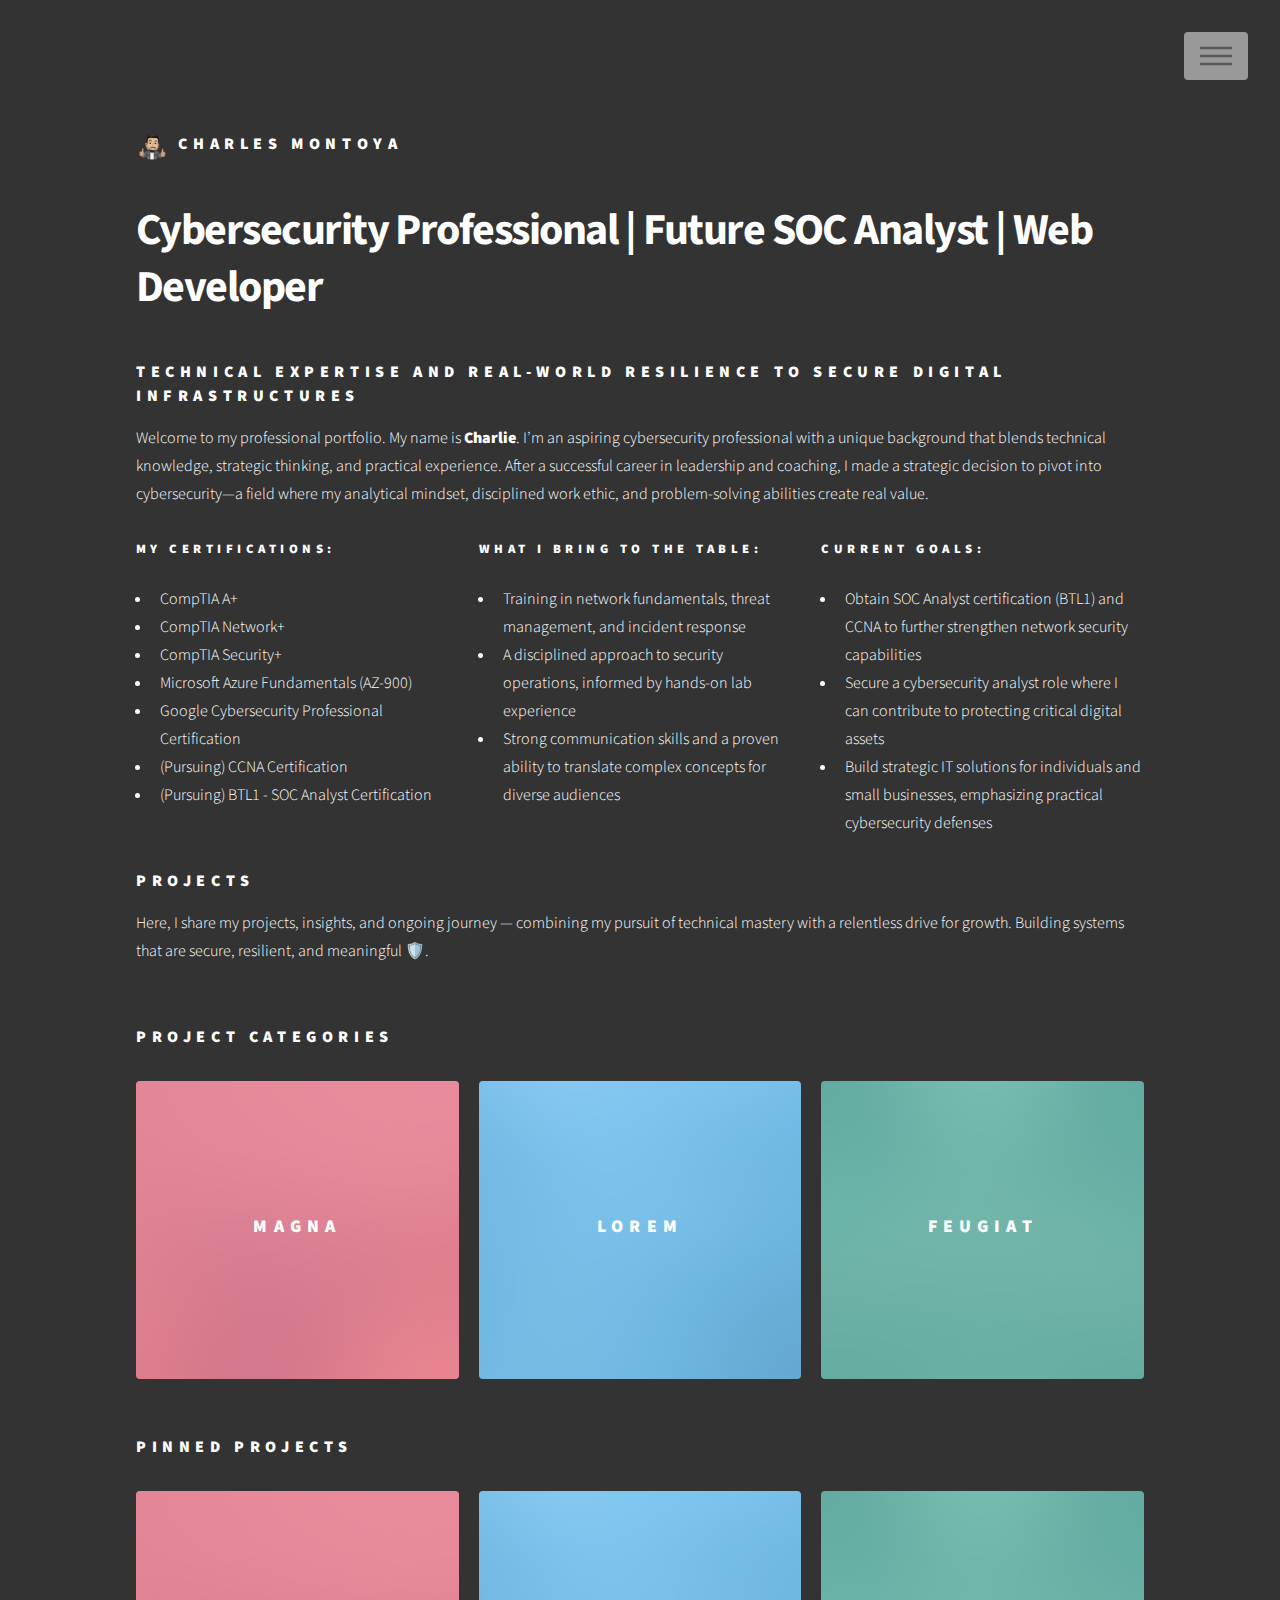
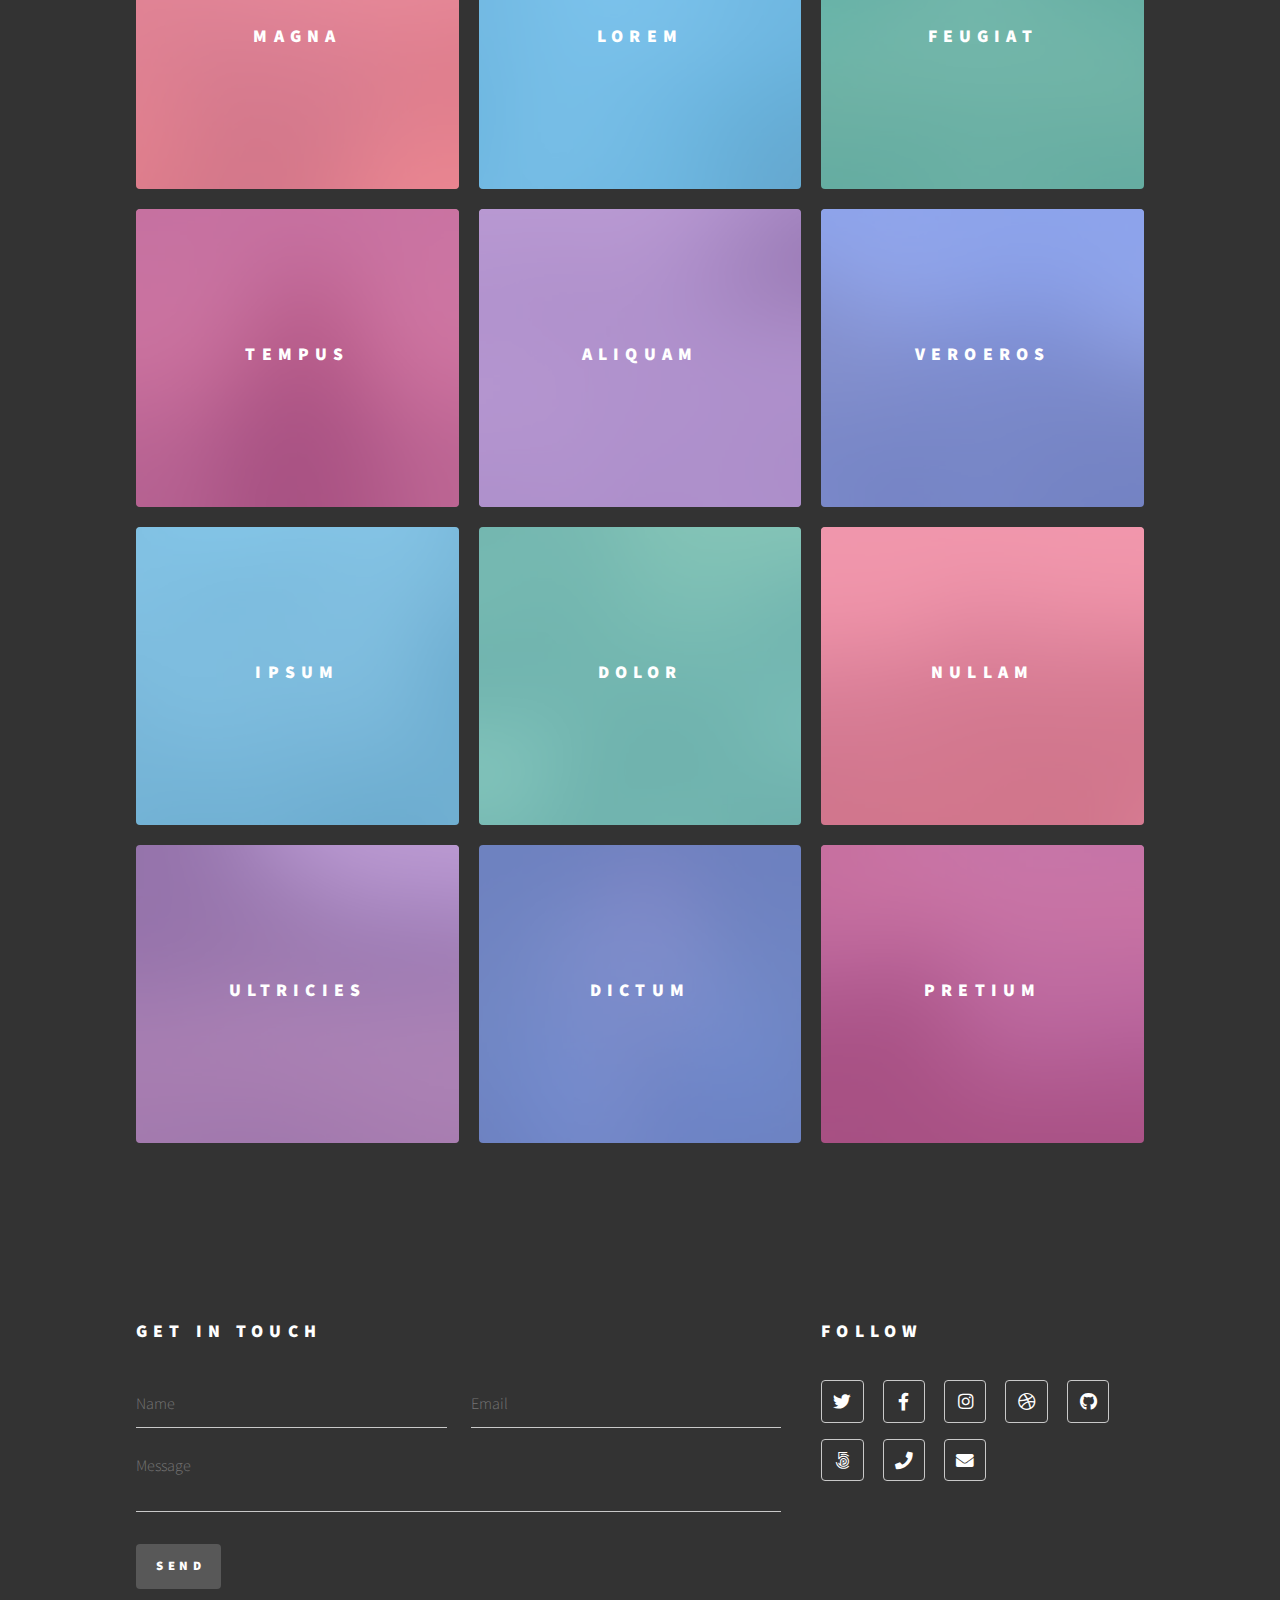
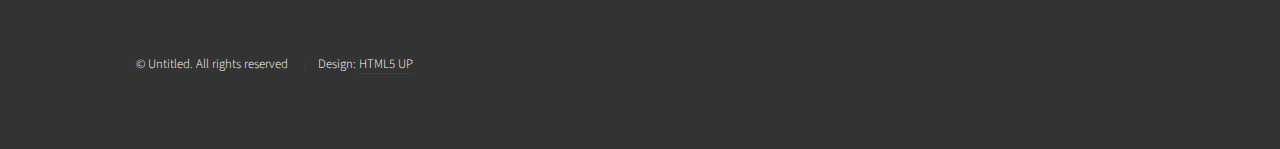
==== index.html @ 683ba292 ""first commit"" ====
<!DOCTYPE html>
<!--
	Phantom by HTML5 UP
	html5up.net | @ajlkn
	Free for personal and commercial use under the CCA 3.0 license (html5up.net/license)
-->
<html>
  <head>
    <title>Home | Charles Montoya</title>
    <link rel="icon" type="image/x-icon" href="images/favicon.ico" />
    <meta charset="utf-8" />
    <meta
      name="viewport"
      content="width=device-width, initial-scale=1, user-scalable=no"
    />
    <link rel="stylesheet" href="assets/css/main.css" />
    <noscript
      ><link rel="stylesheet" href="assets/css/noscript.css"
    /></noscript>
  </head>
  <body class="is-preload">
    <!-- Wrapper -->
    <div id="wrapper">
      <!-- Header -->
      <header id="header">
        <div class="inner">
          <!-- Logo -->
          <a href="index.html" class="logo">
            <span class="symbol"
              ><img src="images/avatar-thumbs-up.png" alt="" /></span
            ><span class="title">Charles Montoya</span>
          </a>

          <!-- Nav -->
          <nav>
            <ul>
              <li><a href="#menu">Menu</a></li>
            </ul>
          </nav>
        </div>
      </header>

      <!-- Menu -->
      <nav id="menu">
        <h2>Menu</h2>
        <ul>
          <li><a href="index.html">Home</a></li>
          <li><a href="about.html">About</a></li>
          <!-- <li><a href="elements.html">Elements</a></li> -->
        </ul>
      </nav>

      <!-- Main -->
      <div id="main">
        <div class="inner">
          <header>
            <h1>
              Cybersecurity Professional | Future SOC Analyst | Web Developer
            </h1>
            <h3>
              technical expertise and real-world resilience to secure digital
              infrastructures
            </h3>
            <p>
              Welcome to my professional portfolio. My name is
              <strong>Charlie</strong>. I’m an aspiring cybersecurity
              professional with a unique background that blends technical
              knowledge, strategic thinking, and practical experience. After a
              successful career in leadership and coaching, I made a strategic
              decision to pivot into cybersecurity—a field where my analytical
              mindset, disciplined work ethic, and problem-solving abilities
              create real value.
            </p>
            <section class="tiles">
              <article>
                <h4>My Certifications:</h4>
                <ul>
                  <li>CompTIA A+</li>
                  <li>CompTIA Network+</li>
                  <li>CompTIA Security+</li>
                  <li>Microsoft Azure Fundamentals (AZ-900)</li>
                  <li>Google Cybersecurity Professional Certification</li>
                  <li>(Pursuing) CCNA Certification</li>
                  <li>(Pursuing) BTL1 - SOC Analyst Certification</li>
                </ul>
              </article>
              <article>
                <h4>What I Bring to the Table:</h4>
                <ul>
                  <li>
                    Training in network fundamentals, threat management, and
                    incident response
                  </li>

                  <li>
                    A disciplined approach to security operations, informed by
                    hands-on lab experience
                  </li>
                  <li>
                    Strong communication skills and a proven ability to
                    translate complex concepts for diverse audiences
                  </li>
                </ul>
              </article>
              <article>
                <h4>Current Goals:</h4>
                <ul>
                  <li>
                    Obtain SOC Analyst certification (BTL1) and CCNA to further
                    strengthen network security capabilities
                  </li>
                  <li>
                    Secure a cybersecurity analyst role where I can contribute
                    to protecting critical digital assets
                  </li>
                  <li>
                    Build strategic IT solutions for individuals and small
                    businesses, emphasizing practical cybersecurity defenses
                  </li>
                </ul>
              </article>
            </section>
            <div class="inner">
              <h3>Projects</h3>

              <p>
                Here, I share my projects, insights, and ongoing journey —
                combining my pursuit of technical mastery with a relentless
                drive for growth. Building systems that are secure, resilient,
                and meaningful 🛡️.
              </p>
            </div>
          </header>
          <!-- Project Categories -->
          <br />
          <h3>Project Categories</h3>
          <section class="tiles">
            <article class="style1">
              <span class="image">
                <img src="images/pic01.jpg" alt="" />
              </span>
              <a href="generic.html">
                <h2>Magna</h2>
                <div class="content">
                  <p>
                    Sed nisl arcu euismod sit amet nisi lorem etiam dolor
                    veroeros et feugiat.
                  </p>
                </div>
              </a>
            </article>
            <article class="style2">
              <span class="image">
                <img src="images/pic02.jpg" alt="" />
              </span>
              <a href="generic.html">
                <h2>Lorem</h2>
                <div class="content">
                  <p>
                    Sed nisl arcu euismod sit amet nisi lorem etiam dolor
                    veroeros et feugiat.
                  </p>
                </div>
              </a>
            </article>
            <article class="style3">
              <span class="image">
                <img src="images/pic03.jpg" alt="" />
              </span>
              <a href="generic.html">
                <h2>Feugiat</h2>
                <div class="content">
                  <p>
                    Sed nisl arcu euismod sit amet nisi lorem etiam dolor
                    veroeros et feugiat.
                  </p>
                </div>
              </a>
            </article>
          </section>

          <!-- Pinned Projects -->
          <br /><br />
          <h3>Pinned Projects</h3>
          <section class="tiles">
            <article class="style1">
              <span class="image">
                <img src="images/pic01.jpg" alt="" />
              </span>
              <a href="generic.html">
                <h2>Magna</h2>
                <div class="content">
                  <p>
                    Sed nisl arcu euismod sit amet nisi lorem etiam dolor
                    veroeros et feugiat.
                  </p>
                </div>
              </a>
            </article>
            <article class="style2">
              <span class="image">
                <img src="images/pic02.jpg" alt="" />
              </span>
              <a href="generic.html">
                <h2>Lorem</h2>
                <div class="content">
                  <p>
                    Sed nisl arcu euismod sit amet nisi lorem etiam dolor
                    veroeros et feugiat.
                  </p>
                </div>
              </a>
            </article>
            <article class="style3">
              <span class="image">
                <img src="images/pic03.jpg" alt="" />
              </span>
              <a href="generic.html">
                <h2>Feugiat</h2>
                <div class="content">
                  <p>
                    Sed nisl arcu euismod sit amet nisi lorem etiam dolor
                    veroeros et feugiat.
                  </p>
                </div>
              </a>
            </article>
            <article class="style4">
              <span class="image">
                <img src="images/pic04.jpg" alt="" />
              </span>
              <a href="generic.html">
                <h2>Tempus</h2>
                <div class="content">
                  <p>
                    Sed nisl arcu euismod sit amet nisi lorem etiam dolor
                    veroeros et feugiat.
                  </p>
                </div>
              </a>
            </article>
            <article class="style5">
              <span class="image">
                <img src="images/pic05.jpg" alt="" />
              </span>
              <a href="generic.html">
                <h2>Aliquam</h2>
                <div class="content">
                  <p>
                    Sed nisl arcu euismod sit amet nisi lorem etiam dolor
                    veroeros et feugiat.
                  </p>
                </div>
              </a>
            </article>
            <article class="style6">
              <span class="image">
                <img src="images/pic06.jpg" alt="" />
              </span>
              <a href="generic.html">
                <h2>Veroeros</h2>
                <div class="content">
                  <p>
                    Sed nisl arcu euismod sit amet nisi lorem etiam dolor
                    veroeros et feugiat.
                  </p>
                </div>
              </a>
            </article>
            <article class="style2">
              <span class="image">
                <img src="images/pic07.jpg" alt="" />
              </span>
              <a href="generic.html">
                <h2>Ipsum</h2>
                <div class="content">
                  <p>
                    Sed nisl arcu euismod sit amet nisi lorem etiam dolor
                    veroeros et feugiat.
                  </p>
                </div>
              </a>
            </article>
            <article class="style3">
              <span class="image">
                <img src="images/pic08.jpg" alt="" />
              </span>
              <a href="generic.html">
                <h2>Dolor</h2>
                <div class="content">
                  <p>
                    Sed nisl arcu euismod sit amet nisi lorem etiam dolor
                    veroeros et feugiat.
                  </p>
                </div>
              </a>
            </article>
            <article class="style1">
              <span class="image">
                <img src="images/pic09.jpg" alt="" />
              </span>
              <a href="generic.html">
                <h2>Nullam</h2>
                <div class="content">
                  <p>
                    Sed nisl arcu euismod sit amet nisi lorem etiam dolor
                    veroeros et feugiat.
                  </p>
                </div>
              </a>
            </article>
            <article class="style5">
              <span class="image">
                <img src="images/pic10.jpg" alt="" />
              </span>
              <a href="generic.html">
                <h2>Ultricies</h2>
                <div class="content">
                  <p>
                    Sed nisl arcu euismod sit amet nisi lorem etiam dolor
                    veroeros et feugiat.
                  </p>
                </div>
              </a>
            </article>
            <article class="style6">
              <span class="image">
                <img src="images/pic11.jpg" alt="" />
              </span>
              <a href="generic.html">
                <h2>Dictum</h2>
                <div class="content">
                  <p>
                    Sed nisl arcu euismod sit amet nisi lorem etiam dolor
                    veroeros et feugiat.
                  </p>
                </div>
              </a>
            </article>
            <article class="style4">
              <span class="image">
                <img src="images/pic12.jpg" alt="" />
              </span>
              <a href="generic.html">
                <h2>Pretium</h2>
                <div class="content">
                  <p>
                    Sed nisl arcu euismod sit amet nisi lorem etiam dolor
                    veroeros et feugiat.
                  </p>
                </div>
              </a>
            </article>
          </section>
        </div>
      </div>

      <!-- Footer -->
      <footer id="footer">
        <div class="inner">
          <section>
            <h2>Get in touch</h2>
            <form method="post" action="#">
              <div class="fields">
                <div class="field half">
                  <input type="text" name="name" id="name" placeholder="Name" />
                </div>
                <div class="field half">
                  <input
                    type="email"
                    name="email"
                    id="email"
                    placeholder="Email"
                  />
                </div>
                <div class="field">
                  <textarea
                    name="message"
                    id="message"
                    placeholder="Message"
                  ></textarea>
                </div>
              </div>
              <ul class="actions">
                <li><input type="submit" value="Send" class="primary" /></li>
              </ul>
            </form>
          </section>
          <section>
            <h2>Follow</h2>
            <ul class="icons">
              <li>
                <a href="#" class="icon brands style2 fa-twitter"
                  ><span class="label">Twitter</span></a
                >
              </li>
              <li>
                <a href="#" class="icon brands style2 fa-facebook-f"
                  ><span class="label">Facebook</span></a
                >
              </li>
              <li>
                <a href="#" class="icon brands style2 fa-instagram"
                  ><span class="label">Instagram</span></a
                >
              </li>
              <li>
                <a href="#" class="icon brands style2 fa-dribbble"
                  ><span class="label">Dribbble</span></a
                >
              </li>
              <li>
                <a href="#" class="icon brands style2 fa-github"
                  ><span class="label">GitHub</span></a
                >
              </li>
              <li>
                <a href="#" class="icon brands style2 fa-500px"
                  ><span class="label">500px</span></a
                >
              </li>
              <li>
                <a href="#" class="icon solid style2 fa-phone"
                  ><span class="label">Phone</span></a
                >
              </li>
              <li>
                <a href="#" class="icon solid style2 fa-envelope"
                  ><span class="label">Email</span></a
                >
              </li>
            </ul>
          </section>
          <ul class="copyright">
            <li>&copy; Untitled. All rights reserved</li>
            <li>Design: <a href="http://html5up.net">HTML5 UP</a></li>
          </ul>
        </div>
      </footer>
    </div>

    <!-- Scripts -->
    <script src="assets/js/jquery.min.js"></script>
    <script src="assets/js/browser.min.js"></script>
    <script src="assets/js/breakpoints.min.js"></script>
    <script src="assets/js/util.js"></script>
    <script src="assets/js/main.js"></script>
  </body>
</html>
---- assets/css/main.css ----
@import url(fontawesome-all.min.css);
@import url("https://fonts.googleapis.com/css?family=Source+Sans+Pro:300,700,900");

/*
	Phantom by HTML5 UP
	html5up.net | @ajlkn
	Free for personal and commercial use under the CCA 3.0 license (html5up.net/license)
*/

html,
body,
div,
span,
applet,
object,
iframe,
h1,
h2,
h3,
h4,
h5,
h6,
p,
blockquote,
pre,
a,
abbr,
acronym,
address,
big,
cite,
code,
del,
dfn,
em,
img,
ins,
kbd,
q,
s,
samp,
small,
strike,
strong,
sub,
sup,
tt,
var,
b,
u,
i,
center,
dl,
dt,
dd,
ol,
ul,
li,
fieldset,
form,
label,
legend,
table,
caption,
tbody,
tfoot,
thead,
tr,
th,
td,
article,
aside,
canvas,
details,
embed,
figure,
figcaption,
footer,
header,
hgroup,
menu,
nav,
output,
ruby,
section,
summary,
time,
mark,
audio,
video {
  margin: 0;
  padding: 0;
  border: 0;
  font-size: 100%;
  font: inherit;
  vertical-align: baseline;
}

article,
aside,
details,
figcaption,
figure,
footer,
header,
hgroup,
menu,
nav,
section {
  display: block;
}

body {
  line-height: 1;
}

ol,
ul {
  list-style: none;
}

blockquote,
q {
  quotes: none;
}

blockquote:before,
blockquote:after,
q:before,
q:after {
  content: "";
  content: none;
}

table {
  border-collapse: collapse;
  border-spacing: 0;
}

body {
  -webkit-text-size-adjust: none;
}

mark {
  background-color: transparent;
  color: inherit;
}

input::-moz-focus-inner {
  border: 0;
  padding: 0;
}

input,
select,
textarea {
  -moz-appearance: none;
  -webkit-appearance: none;
  -ms-appearance: none;
  appearance: none;
}

/* Basic */

@-ms-viewport {
  width: device-width;
}

body {
  -ms-overflow-style: scrollbar;
}

@media screen and (max-width: 480px) {
  html,
  body {
    min-width: 320px;
  }
}

html {
  box-sizing: border-box;
}

*,
*:before,
*:after {
  box-sizing: inherit;
}

body {
  background: #333;
}

body.is-preload *,
body.is-preload *:before,
body.is-preload *:after {
  -moz-animation: none !important;
  -webkit-animation: none !important;
  -ms-animation: none !important;
  animation: none !important;
  -moz-transition: none !important;
  -webkit-transition: none !important;
  -ms-transition: none !important;
  transition: none !important;
}

/* Type */

body,
input,
select,
textarea {
  /* color: #585858; */
  color: #fff;
  font-family: "Source Sans Pro", Helvetica, sans-serif;
  font-size: 16pt;
  font-weight: 300;
  line-height: 1.75;
}

@media screen and (max-width: 1680px) {
  body,
  input,
  select,
  textarea {
    font-size: 14pt;
  }
}

@media screen and (max-width: 1280px) {
  body,
  input,
  select,
  textarea {
    font-size: 12pt;
  }
}

a {
  -moz-transition: border-bottom-color 0.2s ease, color 0.2s ease;
  -webkit-transition: border-bottom-color 0.2s ease, color 0.2s ease;
  -ms-transition: border-bottom-color 0.2s ease, color 0.2s ease;
  transition: border-bottom-color 0.2s ease, color 0.2s ease;
  text-decoration: none;
  color: #585858;
  border-bottom: dotted 1px rgba(88, 88, 88, 0.5);
}

a:hover {
  border-bottom-color: transparent;
  color: #f2849e !important;
}

strong,
b {
  font-weight: 900;
}

em,
i {
  font-style: italic;
}

p {
  margin: 0 0 2em 0;
}

h1 {
  font-size: 2.75em;
  font-weight: 700;
  line-height: 1.3;
  margin: 0 0 1em 0;
  letter-spacing: -0.035em;
}

h1 a {
  color: inherit;
}

@media screen and (max-width: 736px) {
  h1 {
    font-size: 2em;
    margin: 0 0 1em 0;
  }
}

@media screen and (max-width: 360px) {
  h1 {
    font-size: 1.75em;
  }
}

h2,
h3,
h4,
h5,
h6 {
  font-weight: 900;
  line-height: 1.5;
  margin: 0 0 2em 0;
  text-transform: uppercase;
  letter-spacing: 0.35em;
}

h2 a,
h3 a,
h4 a,
h5 a,
h6 a {
  color: inherit;
}

h2 {
  font-size: 1.1em;
}

h3 {
  font-size: 1em;
}

h4 {
  font-size: 0.8em;
}

h5 {
  font-size: 0.8em;
}

h6 {
  font-size: 0.8em;
}

@media screen and (max-width: 980px) {
  h1 br,
  h2 br,
  h3 br,
  h4 br,
  h5 br,
  h6 br {
    display: none;
  }
}

@media screen and (max-width: 736px) {
  h2 {
    font-size: 1em;
  }

  h3 {
    font-size: 0.8em;
  }
}

sub {
  font-size: 0.8em;
  position: relative;
  top: 0.5em;
}

sup {
  font-size: 0.8em;
  position: relative;
  top: -0.5em;
}

blockquote {
  border-left: solid 4px #c9c9c9;
  font-style: italic;
  margin: 0 0 2em 0;
  padding: 0.5em 0 0.5em 2em;
}

code {
  background: rgba(144, 144, 144, 0.075);
  border-radius: 4px;
  border: solid 1px #c9c9c9;
  font-family: "Courier New", monospace;
  font-size: 0.9em;
  margin: 0 0.25em;
  padding: 0.25em 0.65em;
}

pre {
  -webkit-overflow-scrolling: touch;
  font-family: "Courier New", monospace;
  font-size: 0.9em;
  margin: 0 0 2em 0;
}

pre code {
  display: block;
  line-height: 1.75;
  padding: 1em 1.5em;
  overflow-x: auto;
}

hr {
  border: 0;
  border-bottom: solid 1px #c9c9c9;
  margin: 2em 0;
}

hr.major {
  margin: 3em 0;
}

.align-left {
  text-align: left;
}

.align-center {
  text-align: center;
}

.align-right {
  text-align: right;
}

/* Row */

.row {
  display: flex;
  flex-wrap: wrap;
  box-sizing: border-box;
  align-items: stretch;
}

.row > * {
  box-sizing: border-box;
}

.row.gtr-uniform > * > :last-child {
  margin-bottom: 0;
}

.row.aln-left {
  justify-content: flex-start;
}

.row.aln-center {
  justify-content: center;
}

.row.aln-right {
  justify-content: flex-end;
}

.row.aln-top {
  align-items: flex-start;
}

.row.aln-middle {
  align-items: center;
}

.row.aln-bottom {
  align-items: flex-end;
}

.row > .imp {
  order: -1;
}

.row > .col-1 {
  width: 8.33333%;
}

.row > .off-1 {
  margin-left: 8.33333%;
}

.row > .col-2 {
  width: 16.66667%;
}

.row > .off-2 {
  margin-left: 16.66667%;
}

.row > .col-3 {
  width: 25%;
}

.row > .off-3 {
  margin-left: 25%;
}

.row > .col-4 {
  width: 33.33333%;
}

.row > .off-4 {
  margin-left: 33.33333%;
}

.row > .col-5 {
  width: 41.66667%;
}

.row > .off-5 {
  margin-left: 41.66667%;
}

.row > .col-6 {
  width: 50%;
}

.row > .off-6 {
  margin-left: 50%;
}

.row > .col-7 {
  width: 58.33333%;
}

.row > .off-7 {
  margin-left: 58.33333%;
}

.row > .col-8 {
  width: 66.66667%;
}

.row > .off-8 {
  margin-left: 66.66667%;
}

.row > .col-9 {
  width: 75%;
}

.row > .off-9 {
  margin-left: 75%;
}

.row > .col-10 {
  width: 83.33333%;
}

.row > .off-10 {
  margin-left: 83.33333%;
}

.row > .col-11 {
  width: 91.66667%;
}

.row > .off-11 {
  margin-left: 91.66667%;
}

.row > .col-12 {
  width: 100%;
}

.row > .off-12 {
  margin-left: 100%;
}

.row.gtr-0 {
  margin-top: 0;
  margin-left: 0em;
}

.row.gtr-0 > * {
  padding: 0 0 0 0em;
}

.row.gtr-0.gtr-uniform {
  margin-top: 0em;
}

.row.gtr-0.gtr-uniform > * {
  padding-top: 0em;
}

.row.gtr-25 {
  margin-top: 0;
  margin-left: -0.5em;
}

.row.gtr-25 > * {
  padding: 0 0 0 0.5em;
}

.row.gtr-25.gtr-uniform {
  margin-top: -0.5em;
}

.row.gtr-25.gtr-uniform > * {
  padding-top: 0.5em;
}

.row.gtr-50 {
  margin-top: 0;
  margin-left: -1em;
}

.row.gtr-50 > * {
  padding: 0 0 0 1em;
}

.row.gtr-50.gtr-uniform {
  margin-top: -1em;
}

.row.gtr-50.gtr-uniform > * {
  padding-top: 1em;
}

.row {
  margin-top: 0;
  margin-left: -2em;
}

.row > * {
  padding: 0 0 0 2em;
}

.row.gtr-uniform {
  margin-top: -2em;
}

.row.gtr-uniform > * {
  padding-top: 2em;
}

.row.gtr-150 {
  margin-top: 0;
  margin-left: -3em;
}

.row.gtr-150 > * {
  padding: 0 0 0 3em;
}

.row.gtr-150.gtr-uniform {
  margin-top: -3em;
}

.row.gtr-150.gtr-uniform > * {
  padding-top: 3em;
}

.row.gtr-200 {
  margin-top: 0;
  margin-left: -4em;
}

.row.gtr-200 > * {
  padding: 0 0 0 4em;
}

.row.gtr-200.gtr-uniform {
  margin-top: -4em;
}

.row.gtr-200.gtr-uniform > * {
  padding-top: 4em;
}

@media screen and (max-width: 1680px) {
  .row {
    display: flex;
    flex-wrap: wrap;
    box-sizing: border-box;
    align-items: stretch;
  }

  .row > * {
    box-sizing: border-box;
  }

  .row.gtr-uniform > * > :last-child {
    margin-bottom: 0;
  }

  .row.aln-left {
    justify-content: flex-start;
  }

  .row.aln-center {
    justify-content: center;
  }

  .row.aln-right {
    justify-content: flex-end;
  }

  .row.aln-top {
    align-items: flex-start;
  }

  .row.aln-middle {
    align-items: center;
  }

  .row.aln-bottom {
    align-items: flex-end;
  }

  .row > .imp-xlarge {
    order: -1;
  }

  .row > .col-1-xlarge {
    width: 8.33333%;
  }

  .row > .off-1-xlarge {
    margin-left: 8.33333%;
  }

  .row > .col-2-xlarge {
    width: 16.66667%;
  }

  .row > .off-2-xlarge {
    margin-left: 16.66667%;
  }

  .row > .col-3-xlarge {
    width: 25%;
  }

  .row > .off-3-xlarge {
    margin-left: 25%;
  }

  .row > .col-4-xlarge {
    width: 33.33333%;
  }

  .row > .off-4-xlarge {
    margin-left: 33.33333%;
  }

  .row > .col-5-xlarge {
    width: 41.66667%;
  }

  .row > .off-5-xlarge {
    margin-left: 41.66667%;
  }

  .row > .col-6-xlarge {
    width: 50%;
  }

  .row > .off-6-xlarge {
    margin-left: 50%;
  }

  .row > .col-7-xlarge {
    width: 58.33333%;
  }

  .row > .off-7-xlarge {
    margin-left: 58.33333%;
  }

  .row > .col-8-xlarge {
    width: 66.66667%;
  }

  .row > .off-8-xlarge {
    margin-left: 66.66667%;
  }

  .row > .col-9-xlarge {
    width: 75%;
  }

  .row > .off-9-xlarge {
    margin-left: 75%;
  }

  .row > .col-10-xlarge {
    width: 83.33333%;
  }

  .row > .off-10-xlarge {
    margin-left: 83.33333%;
  }

  .row > .col-11-xlarge {
    width: 91.66667%;
  }

  .row > .off-11-xlarge {
    margin-left: 91.66667%;
  }

  .row > .col-12-xlarge {
    width: 100%;
  }

  .row > .off-12-xlarge {
    margin-left: 100%;
  }

  .row.gtr-0 {
    margin-top: 0;
    margin-left: 0em;
  }

  .row.gtr-0 > * {
    padding: 0 0 0 0em;
  }

  .row.gtr-0.gtr-uniform {
    margin-top: 0em;
  }

  .row.gtr-0.gtr-uniform > * {
    padding-top: 0em;
  }

  .row.gtr-25 {
    margin-top: 0;
    margin-left: -0.5em;
  }

  .row.gtr-25 > * {
    padding: 0 0 0 0.5em;
  }

  .row.gtr-25.gtr-uniform {
    margin-top: -0.5em;
  }

  .row.gtr-25.gtr-uniform > * {
    padding-top: 0.5em;
  }

  .row.gtr-50 {
    margin-top: 0;
    margin-left: -1em;
  }

  .row.gtr-50 > * {
    padding: 0 0 0 1em;
  }

  .row.gtr-50.gtr-uniform {
    margin-top: -1em;
  }

  .row.gtr-50.gtr-uniform > * {
    padding-top: 1em;
  }

  .row {
    margin-top: 0;
    margin-left: -2em;
  }

  .row > * {
    padding: 0 0 0 2em;
  }

  .row.gtr-uniform {
    margin-top: -2em;
  }

  .row.gtr-uniform > * {
    padding-top: 2em;
  }

  .row.gtr-150 {
    margin-top: 0;
    margin-left: -3em;
  }

  .row.gtr-150 > * {
    padding: 0 0 0 3em;
  }

  .row.gtr-150.gtr-uniform {
    margin-top: -3em;
  }

  .row.gtr-150.gtr-uniform > * {
    padding-top: 3em;
  }

  .row.gtr-200 {
    margin-top: 0;
    margin-left: -4em;
  }

  .row.gtr-200 > * {
    padding: 0 0 0 4em;
  }

  .row.gtr-200.gtr-uniform {
    margin-top: -4em;
  }

  .row.gtr-200.gtr-uniform > * {
    padding-top: 4em;
  }
}

@media screen and (max-width: 1280px) {
  .row {
    display: flex;
    flex-wrap: wrap;
    box-sizing: border-box;
    align-items: stretch;
  }

  .row > * {
    box-sizing: border-box;
  }

  .row.gtr-uniform > * > :last-child {
    margin-bottom: 0;
  }

  .row.aln-left {
    justify-content: flex-start;
  }

  .row.aln-center {
    justify-content: center;
  }

  .row.aln-right {
    justify-content: flex-end;
  }

  .row.aln-top {
    align-items: flex-start;
  }

  .row.aln-middle {
    align-items: center;
  }

  .row.aln-bottom {
    align-items: flex-end;
  }

  .row > .imp-large {
    order: -1;
  }

  .row > .col-1-large {
    width: 8.33333%;
  }

  .row > .off-1-large {
    margin-left: 8.33333%;
  }

  .row > .col-2-large {
    width: 16.66667%;
  }

  .row > .off-2-large {
    margin-left: 16.66667%;
  }

  .row > .col-3-large {
    width: 25%;
  }

  .row > .off-3-large {
    margin-left: 25%;
  }

  .row > .col-4-large {
    width: 33.33333%;
  }

  .row > .off-4-large {
    margin-left: 33.33333%;
  }

  .row > .col-5-large {
    width: 41.66667%;
  }

  .row > .off-5-large {
    margin-left: 41.66667%;
  }

  .row > .col-6-large {
    width: 50%;
  }

  .row > .off-6-large {
    margin-left: 50%;
  }

  .row > .col-7-large {
    width: 58.33333%;
  }

  .row > .off-7-large {
    margin-left: 58.33333%;
  }

  .row > .col-8-large {
    width: 66.66667%;
  }

  .row > .off-8-large {
    margin-left: 66.66667%;
  }

  .row > .col-9-large {
    width: 75%;
  }

  .row > .off-9-large {
    margin-left: 75%;
  }

  .row > .col-10-large {
    width: 83.33333%;
  }

  .row > .off-10-large {
    margin-left: 83.33333%;
  }

  .row > .col-11-large {
    width: 91.66667%;
  }

  .row > .off-11-large {
    margin-left: 91.66667%;
  }

  .row > .col-12-large {
    width: 100%;
  }

  .row > .off-12-large {
    margin-left: 100%;
  }

  .row.gtr-0 {
    margin-top: 0;
    margin-left: 0em;
  }

  .row.gtr-0 > * {
    padding: 0 0 0 0em;
  }

  .row.gtr-0.gtr-uniform {
    margin-top: 0em;
  }

  .row.gtr-0.gtr-uniform > * {
    padding-top: 0em;
  }

  .row.gtr-25 {
    margin-top: 0;
    margin-left: -0.5em;
  }

  .row.gtr-25 > * {
    padding: 0 0 0 0.5em;
  }

  .row.gtr-25.gtr-uniform {
    margin-top: -0.5em;
  }

  .row.gtr-25.gtr-uniform > * {
    padding-top: 0.5em;
  }

  .row.gtr-50 {
    margin-top: 0;
    margin-left: -1em;
  }

  .row.gtr-50 > * {
    padding: 0 0 0 1em;
  }

  .row.gtr-50.gtr-uniform {
    margin-top: -1em;
  }

  .row.gtr-50.gtr-uniform > * {
    padding-top: 1em;
  }

  .row {
    margin-top: 0;
    margin-left: -2em;
  }

  .row > * {
    padding: 0 0 0 2em;
  }

  .row.gtr-uniform {
    margin-top: -2em;
  }

  .row.gtr-uniform > * {
    padding-top: 2em;
  }

  .row.gtr-150 {
    margin-top: 0;
    margin-left: -3em;
  }

  .row.gtr-150 > * {
    padding: 0 0 0 3em;
  }

  .row.gtr-150.gtr-uniform {
    margin-top: -3em;
  }

  .row.gtr-150.gtr-uniform > * {
    padding-top: 3em;
  }

  .row.gtr-200 {
    margin-top: 0;
    margin-left: -4em;
  }

  .row.gtr-200 > * {
    padding: 0 0 0 4em;
  }

  .row.gtr-200.gtr-uniform {
    margin-top: -4em;
  }

  .row.gtr-200.gtr-uniform > * {
    padding-top: 4em;
  }
}

@media screen and (max-width: 980px) {
  .row {
    display: flex;
    flex-wrap: wrap;
    box-sizing: border-box;
    align-items: stretch;
  }

  .row > * {
    box-sizing: border-box;
  }

  .row.gtr-uniform > * > :last-child {
    margin-bottom: 0;
  }

  .row.aln-left {
    justify-content: flex-start;
  }

  .row.aln-center {
    justify-content: center;
  }

  .row.aln-right {
    justify-content: flex-end;
  }

  .row.aln-top {
    align-items: flex-start;
  }

  .row.aln-middle {
    align-items: center;
  }

  .row.aln-bottom {
    align-items: flex-end;
  }

  .row > .imp-medium {
    order: -1;
  }

  .row > .col-1-medium {
    width: 8.33333%;
  }

  .row > .off-1-medium {
    margin-left: 8.33333%;
  }

  .row > .col-2-medium {
    width: 16.66667%;
  }

  .row > .off-2-medium {
    margin-left: 16.66667%;
  }

  .row > .col-3-medium {
    width: 25%;
  }

  .row > .off-3-medium {
    margin-left: 25%;
  }

  .row > .col-4-medium {
    width: 33.33333%;
  }

  .row > .off-4-medium {
    margin-left: 33.33333%;
  }

  .row > .col-5-medium {
    width: 41.66667%;
  }

  .row > .off-5-medium {
    margin-left: 41.66667%;
  }

  .row > .col-6-medium {
    width: 50%;
  }

  .row > .off-6-medium {
    margin-left: 50%;
  }

  .row > .col-7-medium {
    width: 58.33333%;
  }

  .row > .off-7-medium {
    margin-left: 58.33333%;
  }

  .row > .col-8-medium {
    width: 66.66667%;
  }

  .row > .off-8-medium {
    margin-left: 66.66667%;
  }

  .row > .col-9-medium {
    width: 75%;
  }

  .row > .off-9-medium {
    margin-left: 75%;
  }

  .row > .col-10-medium {
    width: 83.33333%;
  }

  .row > .off-10-medium {
    margin-left: 83.33333%;
  }

  .row > .col-11-medium {
    width: 91.66667%;
  }

  .row > .off-11-medium {
    margin-left: 91.66667%;
  }

  .row > .col-12-medium {
    width: 100%;
  }

  .row > .off-12-medium {
    margin-left: 100%;
  }

  .row.gtr-0 {
    margin-top: 0;
    margin-left: 0em;
  }

  .row.gtr-0 > * {
    padding: 0 0 0 0em;
  }

  .row.gtr-0.gtr-uniform {
    margin-top: 0em;
  }

  .row.gtr-0.gtr-uniform > * {
    padding-top: 0em;
  }

  .row.gtr-25 {
    margin-top: 0;
    margin-left: -0.375em;
  }

  .row.gtr-25 > * {
    padding: 0 0 0 0.375em;
  }

  .row.gtr-25.gtr-uniform {
    margin-top: -0.375em;
  }

  .row.gtr-25.gtr-uniform > * {
    padding-top: 0.375em;
  }

  .row.gtr-50 {
    margin-top: 0;
    margin-left: -0.75em;
  }

  .row.gtr-50 > * {
    padding: 0 0 0 0.75em;
  }

  .row.gtr-50.gtr-uniform {
    margin-top: -0.75em;
  }

  .row.gtr-50.gtr-uniform > * {
    padding-top: 0.75em;
  }

  .row {
    margin-top: 0;
    margin-left: -1.5em;
  }

  .row > * {
    padding: 0 0 0 1.5em;
  }

  .row.gtr-uniform {
    margin-top: -1.5em;
  }

  .row.gtr-uniform > * {
    padding-top: 1.5em;
  }

  .row.gtr-150 {
    margin-top: 0;
    margin-left: -2.25em;
  }

  .row.gtr-150 > * {
    padding: 0 0 0 2.25em;
  }

  .row.gtr-150.gtr-uniform {
    margin-top: -2.25em;
  }

  .row.gtr-150.gtr-uniform > * {
    padding-top: 2.25em;
  }

  .row.gtr-200 {
    margin-top: 0;
    margin-left: -3em;
  }

  .row.gtr-200 > * {
    padding: 0 0 0 3em;
  }

  .row.gtr-200.gtr-uniform {
    margin-top: -3em;
  }

  .row.gtr-200.gtr-uniform > * {
    padding-top: 3em;
  }
}

@media screen and (max-width: 736px) {
  .row {
    display: flex;
    flex-wrap: wrap;
    box-sizing: border-box;
    align-items: stretch;
  }

  .row > * {
    box-sizing: border-box;
  }

  .row.gtr-uniform > * > :last-child {
    margin-bottom: 0;
  }

  .row.aln-left {
    justify-content: flex-start;
  }

  .row.aln-center {
    justify-content: center;
  }

  .row.aln-right {
    justify-content: flex-end;
  }

  .row.aln-top {
    align-items: flex-start;
  }

  .row.aln-middle {
    align-items: center;
  }

  .row.aln-bottom {
    align-items: flex-end;
  }

  .row > .imp-small {
    order: -1;
  }

  .row > .col-1-small {
    width: 8.33333%;
  }

  .row > .off-1-small {
    margin-left: 8.33333%;
  }

  .row > .col-2-small {
    width: 16.66667%;
  }

  .row > .off-2-small {
    margin-left: 16.66667%;
  }

  .row > .col-3-small {
    width: 25%;
  }

  .row > .off-3-small {
    margin-left: 25%;
  }

  .row > .col-4-small {
    width: 33.33333%;
  }

  .row > .off-4-small {
    margin-left: 33.33333%;
  }

  .row > .col-5-small {
    width: 41.66667%;
  }

  .row > .off-5-small {
    margin-left: 41.66667%;
  }

  .row > .col-6-small {
    width: 50%;
  }

  .row > .off-6-small {
    margin-left: 50%;
  }

  .row > .col-7-small {
    width: 58.33333%;
  }

  .row > .off-7-small {
    margin-left: 58.33333%;
  }

  .row > .col-8-small {
    width: 66.66667%;
  }

  .row > .off-8-small {
    margin-left: 66.66667%;
  }

  .row > .col-9-small {
    width: 75%;
  }

  .row > .off-9-small {
    margin-left: 75%;
  }

  .row > .col-10-small {
    width: 83.33333%;
  }

  .row > .off-10-small {
    margin-left: 83.33333%;
  }

  .row > .col-11-small {
    width: 91.66667%;
  }

  .row > .off-11-small {
    margin-left: 91.66667%;
  }

  .row > .col-12-small {
    width: 100%;
  }

  .row > .off-12-small {
    margin-left: 100%;
  }

  .row.gtr-0 {
    margin-top: 0;
    margin-left: 0em;
  }

  .row.gtr-0 > * {
    padding: 0 0 0 0em;
  }

  .row.gtr-0.gtr-uniform {
    margin-top: 0em;
  }

  .row.gtr-0.gtr-uniform > * {
    padding-top: 0em;
  }

  .row.gtr-25 {
    margin-top: 0;
    margin-left: -0.25em;
  }

  .row.gtr-25 > * {
    padding: 0 0 0 0.25em;
  }

  .row.gtr-25.gtr-uniform {
    margin-top: -0.25em;
  }

  .row.gtr-25.gtr-uniform > * {
    padding-top: 0.25em;
  }

  .row.gtr-50 {
    margin-top: 0;
    margin-left: -0.5em;
  }

  .row.gtr-50 > * {
    padding: 0 0 0 0.5em;
  }

  .row.gtr-50.gtr-uniform {
    margin-top: -0.5em;
  }

  .row.gtr-50.gtr-uniform > * {
    padding-top: 0.5em;
  }

  .row {
    margin-top: 0;
    margin-left: -1em;
  }

  .row > * {
    padding: 0 0 0 1em;
  }

  .row.gtr-uniform {
    margin-top: -1em;
  }

  .row.gtr-uniform > * {
    padding-top: 1em;
  }

  .row.gtr-150 {
    margin-top: 0;
    margin-left: -1.5em;
  }

  .row.gtr-150 > * {
    padding: 0 0 0 1.5em;
  }

  .row.gtr-150.gtr-uniform {
    margin-top: -1.5em;
  }

  .row.gtr-150.gtr-uniform > * {
    padding-top: 1.5em;
  }

  .row.gtr-200 {
    margin-top: 0;
    margin-left: -2em;
  }

  .row.gtr-200 > * {
    padding: 0 0 0 2em;
  }

  .row.gtr-200.gtr-uniform {
    margin-top: -2em;
  }

  .row.gtr-200.gtr-uniform > * {
    padding-top: 2em;
  }
}

@media screen and (max-width: 480px) {
  .row {
    display: flex;
    flex-wrap: wrap;
    box-sizing: border-box;
    align-items: stretch;
  }

  .row > * {
    box-sizing: border-box;
  }

  .row.gtr-uniform > * > :last-child {
    margin-bottom: 0;
  }

  .row.aln-left {
    justify-content: flex-start;
  }

  .row.aln-center {
    justify-content: center;
  }

  .row.aln-right {
    justify-content: flex-end;
  }

  .row.aln-top {
    align-items: flex-start;
  }

  .row.aln-middle {
    align-items: center;
  }

  .row.aln-bottom {
    align-items: flex-end;
  }

  .row > .imp-xsmall {
    order: -1;
  }

  .row > .col-1-xsmall {
    width: 8.33333%;
  }

  .row > .off-1-xsmall {
    margin-left: 8.33333%;
  }

  .row > .col-2-xsmall {
    width: 16.66667%;
  }

  .row > .off-2-xsmall {
    margin-left: 16.66667%;
  }

  .row > .col-3-xsmall {
    width: 25%;
  }

  .row > .off-3-xsmall {
    margin-left: 25%;
  }

  .row > .col-4-xsmall {
    width: 33.33333%;
  }

  .row > .off-4-xsmall {
    margin-left: 33.33333%;
  }

  .row > .col-5-xsmall {
    width: 41.66667%;
  }

  .row > .off-5-xsmall {
    margin-left: 41.66667%;
  }

  .row > .col-6-xsmall {
    width: 50%;
  }

  .row > .off-6-xsmall {
    margin-left: 50%;
  }

  .row > .col-7-xsmall {
    width: 58.33333%;
  }

  .row > .off-7-xsmall {
    margin-left: 58.33333%;
  }

  .row > .col-8-xsmall {
    width: 66.66667%;
  }

  .row > .off-8-xsmall {
    margin-left: 66.66667%;
  }

  .row > .col-9-xsmall {
    width: 75%;
  }

  .row > .off-9-xsmall {
    margin-left: 75%;
  }

  .row > .col-10-xsmall {
    width: 83.33333%;
  }

  .row > .off-10-xsmall {
    margin-left: 83.33333%;
  }

  .row > .col-11-xsmall {
    width: 91.66667%;
  }

  .row > .off-11-xsmall {
    margin-left: 91.66667%;
  }

  .row > .col-12-xsmall {
    width: 100%;
  }

  .row > .off-12-xsmall {
    margin-left: 100%;
  }

  .row.gtr-0 {
    margin-top: 0;
    margin-left: 0em;
  }

  .row.gtr-0 > * {
    padding: 0 0 0 0em;
  }

  .row.gtr-0.gtr-uniform {
    margin-top: 0em;
  }

  .row.gtr-0.gtr-uniform > * {
    padding-top: 0em;
  }

  .row.gtr-25 {
    margin-top: 0;
    margin-left: -0.25em;
  }

  .row.gtr-25 > * {
    padding: 0 0 0 0.25em;
  }

  .row.gtr-25.gtr-uniform {
    margin-top: -0.25em;
  }

  .row.gtr-25.gtr-uniform > * {
    padding-top: 0.25em;
  }

  .row.gtr-50 {
    margin-top: 0;
    margin-left: -0.5em;
  }

  .row.gtr-50 > * {
    padding: 0 0 0 0.5em;
  }

  .row.gtr-50.gtr-uniform {
    margin-top: -0.5em;
  }

  .row.gtr-50.gtr-uniform > * {
    padding-top: 0.5em;
  }

  .row {
    margin-top: 0;
    margin-left: -1em;
  }

  .row > * {
    padding: 0 0 0 1em;
  }

  .row.gtr-uniform {
    margin-top: -1em;
  }

  .row.gtr-uniform > * {
    padding-top: 1em;
  }

  .row.gtr-150 {
    margin-top: 0;
    margin-left: -1.5em;
  }

  .row.gtr-150 > * {
    padding: 0 0 0 1.5em;
  }

  .row.gtr-150.gtr-uniform {
    margin-top: -1.5em;
  }

  .row.gtr-150.gtr-uniform > * {
    padding-top: 1.5em;
  }

  .row.gtr-200 {
    margin-top: 0;
    margin-left: -2em;
  }

  .row.gtr-200 > * {
    padding: 0 0 0 2em;
  }

  .row.gtr-200.gtr-uniform {
    margin-top: -2em;
  }

  .row.gtr-200.gtr-uniform > * {
    padding-top: 2em;
  }
}

/* Section/Article */

section.special,
article.special {
  text-align: center;
}

header p {
  margin-top: -1em;
}

@media screen and (max-width: 736px) {
  header p {
    margin-top: 0;
  }
}

/* Icon */

.icon {
  text-decoration: none;
  border-bottom: none;
  position: relative;
}

.icon:before {
  -moz-osx-font-smoothing: grayscale;
  -webkit-font-smoothing: antialiased;
  display: inline-block;
  font-style: normal;
  font-variant: normal;
  text-rendering: auto;
  line-height: 1;
  text-transform: none !important;
  font-family: "Font Awesome 5 Free";
  font-weight: 400;
}

.icon > .label {
  display: none;
}

.icon:before {
  line-height: inherit;
}

.icon.solid:before {
  font-weight: 900;
}

.icon.brands:before {
  font-family: "Font Awesome 5 Brands";
}

.icon.style2 {
  -moz-transition: background-color 0.2s ease-in-out, color 0.2s ease-in-out,
    border-color 0.2s ease-in-out;
  -webkit-transition: background-color 0.2s ease-in-out, color 0.2s ease-in-out,
    border-color 0.2s ease-in-out;
  -ms-transition: background-color 0.2s ease-in-out, color 0.2s ease-in-out,
    border-color 0.2s ease-in-out;
  transition: background-color 0.2s ease-in-out, color 0.2s ease-in-out,
    border-color 0.2s ease-in-out;
  background-color: transparent;
  border: solid 1px #c9c9c9;
  border-radius: 4px;
  width: 2.65em;
  height: 2.65em;
  display: inline-block;
  text-align: center;
  line-height: 2.65em;
  color: inherit;
}

.icon.style2:before {
  font-size: 1.1em;
}

.icon.style2:hover {
  color: #f2849e;
  border-color: #f2849e;
}

.icon.style2:active {
  background-color: rgba(242, 132, 158, 0.1);
}

/* List */

ol {
  list-style: decimal;
  margin: 0 0 2em 0;
  padding-left: 1.25em;
}

ol li {
  padding-left: 0.25em;
}

ul {
  list-style: disc;
  margin: 0 0 2em 0;
  padding-left: 1em;
}

ul li {
  padding-left: 0.5em;
}

ul.alt {
  list-style: none;
  padding-left: 0;
}

ul.alt li {
  border-top: solid 1px #c9c9c9;
  padding: 0.5em 0;
}

ul.alt li:first-child {
  border-top: 0;
  padding-top: 0;
}

dl {
  margin: 0 0 2em 0;
}

dl dt {
  display: block;
  font-weight: 900;
  margin: 0 0 1em 0;
}

dl dd {
  margin-left: 2em;
}

/* Actions */

ul.actions {
  display: -moz-flex;
  display: -webkit-flex;
  display: -ms-flex;
  display: flex;
  cursor: default;
  list-style: none;
  margin-left: -1em;
  padding-left: 0;
}

ul.actions li {
  padding: 0 0 0 1em;
  vertical-align: middle;
}

ul.actions.special {
  -moz-justify-content: center;
  -webkit-justify-content: center;
  -ms-justify-content: center;
  justify-content: center;
  width: 100%;
  margin-left: 0;
}

ul.actions.special li:first-child {
  padding-left: 0;
}

ul.actions.stacked {
  -moz-flex-direction: column;
  -webkit-flex-direction: column;
  -ms-flex-direction: column;
  flex-direction: column;
  margin-left: 0;
}

ul.actions.stacked li {
  padding: 1.3em 0 0 0;
}

ul.actions.stacked li:first-child {
  padding-top: 0;
}

ul.actions.fit {
  width: calc(100% + 1em);
}

ul.actions.fit li {
  -moz-flex-grow: 1;
  -webkit-flex-grow: 1;
  -ms-flex-grow: 1;
  flex-grow: 1;
  -moz-flex-shrink: 1;
  -webkit-flex-shrink: 1;
  -ms-flex-shrink: 1;
  flex-shrink: 1;
  width: 100%;
}

ul.actions.fit li > * {
  width: 100%;
}

ul.actions.fit.stacked {
  width: 100%;
}

@media screen and (max-width: 480px) {
  ul.actions:not(.fixed) {
    -moz-flex-direction: column;
    -webkit-flex-direction: column;
    -ms-flex-direction: column;
    flex-direction: column;
    margin-left: 0;
    width: 100% !important;
  }

  ul.actions:not(.fixed) li {
    -moz-flex-grow: 1;
    -webkit-flex-grow: 1;
    -ms-flex-grow: 1;
    flex-grow: 1;
    -moz-flex-shrink: 1;
    -webkit-flex-shrink: 1;
    -ms-flex-shrink: 1;
    flex-shrink: 1;
    padding: 1em 0 0 0;
    text-align: center;
    width: 100%;
  }

  ul.actions:not(.fixed) li > * {
    width: 100%;
  }

  ul.actions:not(.fixed) li:first-child {
    padding-top: 0;
  }

  ul.actions:not(.fixed) li input[type="submit"],
  ul.actions:not(.fixed) li input[type="reset"],
  ul.actions:not(.fixed) li input[type="button"],
  ul.actions:not(.fixed) li button,
  ul.actions:not(.fixed) li .button {
    width: 100%;
  }

  ul.actions:not(.fixed) li input[type="submit"].icon:before,
  ul.actions:not(.fixed) li input[type="reset"].icon:before,
  ul.actions:not(.fixed) li input[type="button"].icon:before,
  ul.actions:not(.fixed) li button.icon:before,
  ul.actions:not(.fixed) li .button.icon:before {
    margin-left: -0.5rem;
  }
}

/* Icons */

ul.icons {
  cursor: default;
  list-style: none;
  padding-left: 0;
  margin: -1em 0 2em -1em;
}

ul.icons li {
  display: inline-block;
  padding: 1em 0 0 1em;
}

/* Form */

form {
  margin: 0 0 2em 0;
  overflow-x: hidden;
}

form > :last-child {
  margin-bottom: 0;
}

form > .fields {
  display: -moz-flex;
  display: -webkit-flex;
  display: -ms-flex;
  display: flex;
  -moz-flex-wrap: wrap;
  -webkit-flex-wrap: wrap;
  -ms-flex-wrap: wrap;
  flex-wrap: wrap;
  width: calc(100% + 3em);
  margin: -1.5em 0 2em -1.5em;
}

form > .fields > .field {
  -moz-flex-grow: 0;
  -webkit-flex-grow: 0;
  -ms-flex-grow: 0;
  flex-grow: 0;
  -moz-flex-shrink: 0;
  -webkit-flex-shrink: 0;
  -ms-flex-shrink: 0;
  flex-shrink: 0;
  padding: 1.5em 0 0 1.5em;
  width: calc(100% - 1.5em);
}

form > .fields > .field.half {
  width: calc(50% - 0.75em);
}

form > .fields > .field.third {
  width: calc(100% / 3 - 0.5em);
}

form > .fields > .field.quarter {
  width: calc(25% - 0.375em);
}

@media screen and (max-width: 480px) {
  form > .fields {
    width: calc(100% + 3em);
    margin: -1.5em 0 2em -1.5em;
  }

  form > .fields > .field {
    padding: 1.5em 0 0 1.5em;
    width: calc(100% - 1.5em);
  }

  form > .fields > .field.half {
    width: calc(100% - 1.5em);
  }

  form > .fields > .field.third {
    width: calc(100% - 1.5em);
  }

  form > .fields > .field.quarter {
    width: calc(100% - 1.5em);
  }
}

label {
  display: block;
  font-size: 0.9em;
  font-weight: 900;
  margin: 0 0 1em 0;
}

input[type="text"],
input[type="password"],
input[type="email"],
input[type="tel"],
select,
textarea {
  -moz-appearance: none;
  -webkit-appearance: none;
  -ms-appearance: none;
  appearance: none;
  background-color: transparent;
  border: none;
  border-radius: 0;
  border-bottom: solid 1px #c9c9c9;
  color: inherit;
  display: block;
  outline: 0;
  padding: 0;
  text-decoration: none;
  width: 100%;
}

input[type="text"]:invalid,
input[type="password"]:invalid,
input[type="email"]:invalid,
input[type="tel"]:invalid,
select:invalid,
textarea:invalid {
  box-shadow: none;
}

input[type="text"]:focus,
input[type="password"]:focus,
input[type="email"]:focus,
input[type="tel"]:focus,
select:focus,
textarea:focus {
  border-bottom-color: #f2849e;
  box-shadow: inset 0 -1px 0 0 #f2849e;
}

select {
  background-image: url("data:image/svg+xml;charset=utf8,%3Csvg xmlns='http://www.w3.org/2000/svg' width='40' height='40' preserveAspectRatio='none' viewBox='0 0 40 40'%3E%3Cpath d='M9.4,12.3l10.4,10.4l10.4-10.4c0.2-0.2,0.5-0.4,0.9-0.4c0.3,0,0.6,0.1,0.9,0.4l3.3,3.3c0.2,0.2,0.4,0.5,0.4,0.9 c0,0.4-0.1,0.6-0.4,0.9L20.7,31.9c-0.2,0.2-0.5,0.4-0.9,0.4c-0.3,0-0.6-0.1-0.9-0.4L4.3,17.3c-0.2-0.2-0.4-0.5-0.4-0.9 c0-0.4,0.1-0.6,0.4-0.9l3.3-3.3c0.2-0.2,0.5-0.4,0.9-0.4S9.1,12.1,9.4,12.3z' fill='%23c9c9c9' /%3E%3C/svg%3E");
  background-size: 1.25rem;
  background-repeat: no-repeat;
  background-position: calc(100% - 1rem) center;
  height: 3em;
  padding-right: 3em;
  text-overflow: ellipsis;
}

select option {
  background: #ffffff;
}

select:focus::-ms-value {
  background-color: transparent;
}

select::-ms-expand {
  display: none;
}

input[type="text"],
input[type="password"],
input[type="email"],
select {
  height: 3em;
}

textarea {
  padding: 0;
  min-height: 3.75em;
}

input[type="checkbox"],
input[type="radio"] {
  -moz-appearance: none;
  -webkit-appearance: none;
  -ms-appearance: none;
  appearance: none;
  display: block;
  float: left;
  margin-right: -2em;
  opacity: 0;
  width: 1em;
  z-index: -1;
}

input[type="checkbox"] + label,
input[type="radio"] + label {
  text-decoration: none;
  color: #585858;
  cursor: pointer;
  display: inline-block;
  font-size: 1em;
  font-weight: 300;
  padding-left: 2.55em;
  padding-right: 0.75em;
  position: relative;
}

input[type="checkbox"] + label:before,
input[type="radio"] + label:before {
  -moz-osx-font-smoothing: grayscale;
  -webkit-font-smoothing: antialiased;
  display: inline-block;
  font-style: normal;
  font-variant: normal;
  text-rendering: auto;
  line-height: 1;
  text-transform: none !important;
  font-family: "Font Awesome 5 Free";
  font-weight: 900;
}

input[type="checkbox"] + label:before,
input[type="radio"] + label:before {
  border-radius: 4px;
  border: solid 1px #c9c9c9;
  content: "";
  display: inline-block;
  font-size: 0.8em;
  height: 2.25em;
  left: 0;
  line-height: 2.25em;
  position: absolute;
  text-align: center;
  top: 0;
  width: 2.25em;
}

input[type="checkbox"]:checked + label:before,
input[type="radio"]:checked + label:before {
  background: #585858;
  border-color: #585858;
  color: #ffffff;
  content: "\f00c";
}

input[type="checkbox"]:focus + label:before,
input[type="radio"]:focus + label:before {
  border-color: #f2849e;
  box-shadow: 0 0 0 1px #f2849e;
}

input[type="checkbox"] + label:before {
  border-radius: 4px;
}

input[type="radio"] + label:before {
  border-radius: 100%;
}

/* Box */

.box {
  border-radius: 4px;
  border: solid 1px #c9c9c9;
  margin-bottom: 2em;
  padding: 1.5em;
}

.box > :last-child,
.box > :last-child > :last-child,
.box > :last-child > :last-child > :last-child {
  margin-bottom: 0;
}

.box.alt {
  border: 0;
  border-radius: 0;
  padding: 0;
}

/* Image */

.image {
  border-radius: 4px;
  border: 0;
  display: inline-block;
  position: relative;
}

.image img {
  border-radius: 4px;
  display: block;
}

.image.left,
.image.right {
  max-width: 40%;
}

.image.left img,
.image.right img {
  width: 100%;
}

.image.left {
  float: left;
  padding: 0 1.5em 1em 0;
  top: 0.25em;
}

.image.right {
  float: right;
  padding: 0 0 1em 1.5em;
  top: 0.25em;
}

.image.fit {
  display: block;
  margin: 0 0 2em 0;
  width: 100%;
}

.image.fit img {
  width: 100%;
}

.image.main {
  display: block;
  margin: 0 0 3em 0;
  width: 100%;
}

.image.main img {
  width: 100%;
}

@media screen and (max-width: 736px) {
  .image.main {
    margin: 0 0 2em 0;
  }
}

/* Table */

.table-wrapper {
  -webkit-overflow-scrolling: touch;
  overflow-x: auto;
}

table {
  margin: 0 0 2em 0;
  width: 100%;
}

table tbody tr {
  border: solid 1px #c9c9c9;
  border-left: 0;
  border-right: 0;
}

table tbody tr:nth-child(2n + 1) {
  background-color: rgba(144, 144, 144, 0.075);
}

table td {
  padding: 0.75em 0.75em;
}

table th {
  font-size: 0.9em;
  font-weight: 900;
  padding: 0 0.75em 0.75em 0.75em;
  text-align: left;
}

table thead {
  border-bottom: solid 2px #c9c9c9;
}

table tfoot {
  border-top: solid 2px #c9c9c9;
}

table.alt {
  border-collapse: separate;
}

table.alt tbody tr td {
  border: solid 1px #c9c9c9;
  border-left-width: 0;
  border-top-width: 0;
}

table.alt tbody tr td:first-child {
  border-left-width: 1px;
}

table.alt tbody tr:first-child td {
  border-top-width: 1px;
}

table.alt thead {
  border-bottom: 0;
}

table.alt tfoot {
  border-top: 0;
}

/* Button */

input[type="submit"],
input[type="reset"],
input[type="button"],
button,
.button {
  -moz-appearance: none;
  -webkit-appearance: none;
  -ms-appearance: none;
  appearance: none;
  -moz-transition: background-color 0.2s ease-in-out, color 0.2s ease-in-out,
    box-shadow 0.2s ease-in-out;
  -webkit-transition: background-color 0.2s ease-in-out, color 0.2s ease-in-out,
    box-shadow 0.2s ease-in-out;
  -ms-transition: background-color 0.2s ease-in-out, color 0.2s ease-in-out,
    box-shadow 0.2s ease-in-out;
  transition: background-color 0.2s ease-in-out, color 0.2s ease-in-out,
    box-shadow 0.2s ease-in-out;
  background-color: transparent;
  border-radius: 4px;
  border: 0;
  box-shadow: inset 0 0 0 2px #585858;
  color: #585858 !important;
  cursor: pointer;
  display: inline-block;
  font-size: 0.8em;
  font-weight: 900;
  height: 3.5em;
  letter-spacing: 0.35em;
  line-height: 3.45em;
  overflow: hidden;
  padding: 0 1.25em 0 1.6em;
  text-align: center;
  text-decoration: none;
  text-overflow: ellipsis;
  text-transform: uppercase;
  white-space: nowrap;
}

input[type="submit"].icon:before,
input[type="reset"].icon:before,
input[type="button"].icon:before,
button.icon:before,
.button.icon:before {
  margin-right: 0.5em;
}

input[type="submit"].fit,
input[type="reset"].fit,
input[type="button"].fit,
button.fit,
.button.fit {
  width: 100%;
}

input[type="submit"]:hover,
input[type="reset"]:hover,
input[type="button"]:hover,
button:hover,
.button:hover {
  color: #f2849e !important;
  box-shadow: inset 0 0 0 2px #f2849e;
}

input[type="submit"]:active,
input[type="reset"]:active,
input[type="button"]:active,
button:active,
.button:active {
  background-color: rgba(242, 132, 158, 0.1);
}

input[type="submit"].small,
input[type="reset"].small,
input[type="button"].small,
button.small,
.button.small {
  font-size: 0.6em;
}

input[type="submit"].large,
input[type="reset"].large,
input[type="button"].large,
button.large,
.button.large {
  font-size: 1em;
}

input[type="submit"].primary,
input[type="reset"].primary,
input[type="button"].primary,
button.primary,
.button.primary {
  box-shadow: none;
  background-color: #585858;
  color: #ffffff !important;
}

input[type="submit"].primary:hover,
input[type="reset"].primary:hover,
input[type="button"].primary:hover,
button.primary:hover,
.button.primary:hover {
  background-color: #f2849e;
}

input[type="submit"].primary:active,
input[type="reset"].primary:active,
input[type="button"].primary:active,
button.primary:active,
.button.primary:active {
  background-color: #ee5f81;
}

input[type="submit"].disabled,
input[type="submit"]:disabled,
input[type="reset"].disabled,
input[type="reset"]:disabled,
input[type="button"].disabled,
input[type="button"]:disabled,
button.disabled,
button:disabled,
.button.disabled,
.button:disabled {
  pointer-events: none;
  opacity: 0.25;
}

/* Tiles */

.tiles {
  display: -moz-flex;
  display: -webkit-flex;
  display: -ms-flex;
  display: flex;
  -moz-flex-wrap: wrap;
  -webkit-flex-wrap: wrap;
  -ms-flex-wrap: wrap;
  flex-wrap: wrap;
  position: relative;
  margin: -2.5em 0 0 -2.5em;
}

.tiles article {
  -moz-transition: -moz-transform 0.5s ease, opacity 0.5s ease;
  -webkit-transition: -webkit-transform 0.5s ease, opacity 0.5s ease;
  -ms-transition: -ms-transform 0.5s ease, opacity 0.5s ease;
  transition: transform 0.5s ease, opacity 0.5s ease;
  position: relative;
  width: calc(33.33333% - 2.5em);
  margin: 2.5em 0 0 2.5em;
}

.tiles article > .image {
  -moz-transition: -moz-transform 0.5s ease;
  -webkit-transition: -webkit-transform 0.5s ease;
  -ms-transition: -ms-transform 0.5s ease;
  transition: transform 0.5s ease;
  position: relative;
  display: block;
  width: 100%;
  border-radius: 4px;
  overflow: hidden;
}

.tiles article > .image img {
  display: block;
  width: 100%;
}

.tiles article > .image:before {
  pointer-events: none;
  -moz-transition: background-color 0.5s ease, opacity 0.5s ease;
  -webkit-transition: background-color 0.5s ease, opacity 0.5s ease;
  -ms-transition: background-color 0.5s ease, opacity 0.5s ease;
  transition: background-color 0.5s ease, opacity 0.5s ease;
  content: "";
  display: block;
  position: absolute;
  top: 0;
  left: 0;
  width: 100%;
  height: 100%;
  opacity: 1;
  z-index: 1;
  opacity: 0.8;
}

.tiles article > .image:after {
  pointer-events: none;
  -moz-transition: opacity 0.5s ease;
  -webkit-transition: opacity 0.5s ease;
  -ms-transition: opacity 0.5s ease;
  transition: opacity 0.5s ease;
  content: "";
  display: block;
  position: absolute;
  top: 0;
  left: 0;
  width: 100%;
  height: 100%;
  /* background-image: url("data:image/svg+xml;charset=utf8,%3Csvg xmlns='http://www.w3.org/2000/svg' width='100' height='100' viewBox='0 0 100 100' preserveAspectRatio='none'%3E%3Cstyle%3Eline %7B stroke-width: 0.25px%3B stroke: %23ffffff%3B %7D%3C/style%3E%3Cline x1='0' y1='0' x2='100' y2='100' /%3E%3Cline x1='100' y1='0' x2='0' y2='100' /%3E%3C/svg%3E"); */
  background-position: center;
  background-repeat: no-repeat;
  background-size: 100% 100%;
  opacity: 0.25;
  /* z-index: 2; */
}

.tiles article > a {
  display: -moz-flex;
  display: -webkit-flex;
  display: -ms-flex;
  display: flex;
  -moz-flex-direction: column;
  -webkit-flex-direction: column;
  -ms-flex-direction: column;
  flex-direction: column;
  -moz-align-items: center;
  -webkit-align-items: center;
  -ms-align-items: center;
  align-items: center;
  -moz-justify-content: center;
  -webkit-justify-content: center;
  -ms-justify-content: center;
  justify-content: center;
  -moz-transition: background-color 0.5s ease, -moz-transform 0.5s ease;
  -webkit-transition: background-color 0.5s ease, -webkit-transform 0.5s ease;
  -ms-transition: background-color 0.5s ease, -ms-transform 0.5s ease;
  transition: background-color 0.5s ease, transform 0.5s ease;
  position: absolute;
  top: 0;
  left: 0;
  width: 100%;
  height: 100%;
  padding: 1em;
  border-radius: 4px;
  border-bottom: 0;
  color: #ffffff;
  text-align: center;
  text-decoration: none;
  z-index: 3;
}

.tiles article > a > :last-child {
  margin: 0;
}

.tiles article > a:hover {
  color: #ffffff !important;
}

.tiles article > a h2 {
  margin: 0;
}

.tiles article > a .content {
  -moz-transition: max-height 0.5s ease, opacity 0.5s ease;
  -webkit-transition: max-height 0.5s ease, opacity 0.5s ease;
  -ms-transition: max-height 0.5s ease, opacity 0.5s ease;
  transition: max-height 0.5s ease, opacity 0.5s ease;
  width: 100%;
  max-height: 0;
  line-height: 1.5;
  margin-top: 0.35em;
  opacity: 0;
}

.tiles article > a .content > :last-child {
  margin-bottom: 0;
}

.tiles article.style1 > .image:before {
  background-color: #f2849e;
}

.tiles article.style2 > .image:before {
  background-color: #7ecaf6;
}

.tiles article.style3 > .image:before {
  background-color: #7bd0c1;
}

.tiles article.style4 > .image:before {
  background-color: #c75b9b;
}

.tiles article.style5 > .image:before {
  background-color: #ae85ca;
}

.tiles article.style6 > .image:before {
  background-color: #8499e7;
}

body:not(.is-touch) .tiles article:hover > .image {
  -moz-transform: scale(1.1);
  -webkit-transform: scale(1.1);
  -ms-transform: scale(1.1);
  transform: scale(1.1);
}

body:not(.is-touch) .tiles article:hover > .image:before {
  background-color: #333333;
  opacity: 0.35;
}

body:not(.is-touch) .tiles article:hover > .image:after {
  opacity: 0;
}

body:not(.is-touch) .tiles article:hover .content {
  max-height: 15em;
  opacity: 1;
}

* + .tiles {
  margin-top: 2em;
}

body.is-preload .tiles article {
  -moz-transform: scale(0.9);
  -webkit-transform: scale(0.9);
  -ms-transform: scale(0.9);
  transform: scale(0.9);
  opacity: 0;
}

body.is-touch .tiles article .content {
  max-height: 15em;
  opacity: 1;
}

@media screen and (max-width: 1280px) {
  .tiles {
    margin: -1.25em 0 0 -1.25em;
  }

  .tiles article {
    width: calc(33.33333% - 1.25em);
    margin: 1.25em 0 0 1.25em;
  }
}

@media screen and (max-width: 980px) {
  .tiles {
    margin: -2.5em 0 0 -2.5em;
  }

  .tiles article {
    width: calc(50% - 2.5em);
    margin: 2.5em 0 0 2.5em;
  }
}

@media screen and (max-width: 736px) {
  .tiles {
    margin: -1.25em 0 0 -1.25em;
  }

  .tiles article {
    width: calc(50% - 1.25em);
    margin: 1.25em 0 0 1.25em;
  }

  .tiles article:hover > .image {
    -moz-transform: scale(1);
    -webkit-transform: scale(1);
    -ms-transform: scale(1);
    transform: scale(1);
  }
}

@media screen and (max-width: 480px) {
  .tiles {
    margin: 0;
  }

  .tiles article {
    width: 100%;
    margin: 1.25em 0 0 0;
  }
}

/* Header */

#header {
  padding: 8em 0 0.1em 0;
}

#header .logo {
  display: block;
  border-bottom: 0;
  color: inherit;
  font-weight: 900;
  letter-spacing: 0.35em;
  margin: 0 0 2.5em 0;
  text-decoration: none;
  text-transform: uppercase;
  display: inline-block;
}

#header .logo > * {
  display: inline-block;
  vertical-align: middle;
}

#header .logo .symbol {
  margin-right: 0.65em;
}

#header .logo .symbol img {
  display: block;
  width: 2em;
  height: 2em;
}

#header nav {
  position: fixed;
  right: 2em;
  top: 2em;
  z-index: 10000;
}

#header nav ul {
  display: -moz-flex;
  display: -webkit-flex;
  display: -ms-flex;
  display: flex;
  -moz-align-items: center;
  -webkit-align-items: center;
  -ms-align-items: center;
  align-items: center;
  list-style: none;
  margin: 0;
  padding: 0;
}

#header nav ul li {
  display: block;
  padding: 0;
}

#header nav ul li a {
  display: block;
  position: relative;
  height: 3em;
  line-height: 3em;
  padding: 0 1.5em;
  background-color: rgba(255, 255, 255, 0.5);
  border-radius: 4px;
  border: 0;
  font-size: 0.8em;
  font-weight: 900;
  letter-spacing: 0.35em;
  text-transform: uppercase;
}

#header nav ul li a[href="#menu"] {
  -webkit-tap-highlight-color: transparent;
  width: 4em;
  text-indent: 4em;
  font-size: 1em;
  overflow: hidden;
  padding: 0;
  white-space: nowrap;
}

#header nav ul li a[href="#menu"]:before,
#header nav ul li a[href="#menu"]:after {
  -moz-transition: opacity 0.2s ease;
  -webkit-transition: opacity 0.2s ease;
  -ms-transition: opacity 0.2s ease;
  transition: opacity 0.2s ease;
  content: "";
  display: block;
  position: absolute;
  top: 0;
  left: 0;
  width: 100%;
  height: 100%;
  background-position: center;
  background-repeat: no-repeat;
  background-size: 2em 2em;
}

#header nav ul li a[href="#menu"]:before {
  background-image: url("data:image/svg+xml;charset=utf8,%3Csvg xmlns='http://www.w3.org/2000/svg' width='100' height='100' viewBox='0 0 100 100' preserveAspectRatio='none'%3E%3Cstyle%3Eline %7B stroke-width: 8px%3B stroke: %23f2849e%3B %7D%3C/style%3E%3Cline x1='0' y1='25' x2='100' y2='25' /%3E%3Cline x1='0' y1='50' x2='100' y2='50' /%3E%3Cline x1='0' y1='75' x2='100' y2='75' /%3E%3C/svg%3E");
  opacity: 0;
}

#header nav ul li a[href="#menu"]:after {
  background-image: url("data:image/svg+xml;charset=utf8,%3Csvg xmlns='http://www.w3.org/2000/svg' width='100' height='100' viewBox='0 0 100 100' preserveAspectRatio='none'%3E%3Cstyle%3Eline %7B stroke-width: 8px%3B stroke: %23585858%3B %7D%3C/style%3E%3Cline x1='0' y1='25' x2='100' y2='25' /%3E%3Cline x1='0' y1='50' x2='100' y2='50' /%3E%3Cline x1='0' y1='75' x2='100' y2='75' /%3E%3C/svg%3E");
  opacity: 1;
}

#header nav ul li a[href="#menu"]:hover:before {
  opacity: 1;
}

#header nav ul li a[href="#menu"]:hover:after {
  opacity: 0;
}

@media screen and (max-width: 736px) {
  #header {
    padding: 4em 0 0.1em 0;
  }

  #header nav {
    right: 0.5em;
    top: 0.5em;
  }

  #header nav ul li a[href="#menu"]:before,
  #header nav ul li a[href="#menu"]:after {
    background-size: 1.5em 1.5em;
  }
}

/* Menu */

#wrapper {
  -moz-transition: opacity 0.45s ease;
  -webkit-transition: opacity 0.45s ease;
  -ms-transition: opacity 0.45s ease;
  transition: opacity 0.45s ease;
  opacity: 1;
}

#menu {
  -moz-transform: translateX(22em);
  -webkit-transform: translateX(22em);
  -ms-transform: translateX(22em);
  transform: translateX(22em);
  -moz-transition: -moz-transform 0.45s ease, visibility 0.45s;
  -webkit-transition: -webkit-transform 0.45s ease, visibility 0.45s;
  -ms-transition: -ms-transform 0.45s ease, visibility 0.45s;
  transition: transform 0.45s ease, visibility 0.45s;
  position: fixed;
  top: 0;
  right: 0;
  width: 22em;
  max-width: 80%;
  height: 100%;
  -webkit-overflow-scrolling: touch;
  background: #585858;
  color: #ffffff;
  cursor: default;
  visibility: hidden;
  z-index: 10002;
}

#menu > .inner {
  -moz-transition: opacity 0.45s ease;
  -webkit-transition: opacity 0.45s ease;
  -ms-transition: opacity 0.45s ease;
  transition: opacity 0.45s ease;
  -webkit-overflow-scrolling: touch;
  position: absolute;
  top: 0;
  left: 0;
  width: 100%;
  height: 100%;
  padding: 2.75em;
  opacity: 0;
  overflow-y: auto;
}

#menu > .inner > ul {
  list-style: none;
  margin: 0 0 1em 0;
  padding: 0;
}

#menu > .inner > ul > li {
  padding: 0;
  border-top: solid 1px rgba(255, 255, 255, 0.15);
}

#menu > .inner > ul > li a {
  display: block;
  padding: 1em 0;
  line-height: 1.5;
  border: 0;
  color: inherit;
}

#menu > .inner > ul > li:first-child {
  border-top: 0;
  margin-top: -1em;
}

#menu > .close {
  -moz-transition: opacity 0.45s ease, -moz-transform 0.45s ease;
  -webkit-transition: opacity 0.45s ease, -webkit-transform 0.45s ease;
  -ms-transition: opacity 0.45s ease, -ms-transform 0.45s ease;
  transition: opacity 0.45s ease, transform 0.45s ease;
  -moz-transform: scale(0.25) rotate(180deg);
  -webkit-transform: scale(0.25) rotate(180deg);
  -ms-transform: scale(0.25) rotate(180deg);
  transform: scale(0.25) rotate(180deg);
  -webkit-tap-highlight-color: transparent;
  display: block;
  position: absolute;
  top: 2em;
  left: -6em;
  width: 6em;
  text-indent: 6em;
  height: 3em;
  border: 0;
  font-size: 1em;
  opacity: 0;
  overflow: hidden;
  padding: 0;
  white-space: nowrap;
}

#menu > .close:before,
#menu > .close:after {
  -moz-transition: opacity 0.2s ease;
  -webkit-transition: opacity 0.2s ease;
  -ms-transition: opacity 0.2s ease;
  transition: opacity 0.2s ease;
  content: "";
  display: block;
  position: absolute;
  top: 0;
  left: 0;
  width: 100%;
  height: 100%;
  background-position: center;
  background-repeat: no-repeat;
  background-size: 2em 2em;
}

#menu > .close:before {
  background-image: url("data:image/svg+xml;charset=utf8,%3Csvg xmlns='http://www.w3.org/2000/svg' width='100' height='100' viewBox='0 0 100 100' preserveAspectRatio='none'%3E%3Cstyle%3Eline %7B stroke-width: 8px%3B stroke: %23f2849e%3B %7D%3C/style%3E%3Cline x1='15' y1='15' x2='85' y2='85' /%3E%3Cline x1='85' y1='15' x2='15' y2='85' /%3E%3C/svg%3E");
  opacity: 0;
}

#menu > .close:after {
  background-image: url("data:image/svg+xml;charset=utf8,%3Csvg xmlns='http://www.w3.org/2000/svg' width='100' height='100' viewBox='0 0 100 100' preserveAspectRatio='none'%3E%3Cstyle%3Eline %7B stroke-width: 8px%3B stroke: %23585858%3B %7D%3C/style%3E%3Cline x1='15' y1='15' x2='85' y2='85' /%3E%3Cline x1='85' y1='15' x2='15' y2='85' /%3E%3C/svg%3E");
  opacity: 1;
}

#menu > .close:hover:before {
  opacity: 1;
}

#menu > .close:hover:after {
  opacity: 0;
}

@media screen and (max-width: 736px) {
  #menu {
    -moz-transform: translateX(16.5em);
    -webkit-transform: translateX(16.5em);
    -ms-transform: translateX(16.5em);
    transform: translateX(16.5em);
    width: 16.5em;
  }

  #menu > .inner {
    padding: 2.75em 1.5em;
  }

  #menu > .close {
    top: 0.5em;
    left: -4.25em;
    width: 4.25em;
    text-indent: 4.25em;
  }

  #menu > .close:before,
  #menu > .close:after {
    background-size: 1.5em 1.5em;
  }
}

body.is-menu-visible #wrapper {
  pointer-events: none;
  cursor: default;
  opacity: 0.25;
}

body.is-menu-visible #menu {
  -moz-transform: translateX(0);
  -webkit-transform: translateX(0);
  -ms-transform: translateX(0);
  transform: translateX(0);
  visibility: visible;
}

body.is-menu-visible #menu > * {
  opacity: 1;
}

body.is-menu-visible #menu .close {
  -moz-transform: scale(1) rotate(0deg);
  -webkit-transform: scale(1) rotate(0deg);
  -ms-transform: scale(1) rotate(0deg);
  transform: scale(1) rotate(0deg);
  opacity: 1;
}

/* Main */

#main {
  padding: 0em 0 6em 0;
}

@media screen and (max-width: 736px) {
  #main {
    padding: 0em 0 4em 0;
  }
}

/* Footer */

#footer {
  padding: 5em 0 6em 0;
  /* background-color: #f6f6f6; */
  background: #333;
}

#footer > .inner {
  display: -moz-flex;
  display: -webkit-flex;
  display: -ms-flex;
  display: flex;
  -moz-flex-wrap: wrap;
  -webkit-flex-wrap: wrap;
  -ms-flex-wrap: wrap;
  flex-wrap: wrap;
  -moz-flex-direction: row;
  -webkit-flex-direction: row;
  -ms-flex-direction: row;
  flex-direction: row;
}

#footer > .inner > * > :last-child {
  margin-bottom: 0;
}

#footer > .inner section:nth-child(1) {
  width: calc(66% - 2.5em);
  margin-right: 2.5em;
}

#footer > .inner section:nth-child(2) {
  width: calc(33% - 2.5em);
  margin-left: 2.5em;
}

#footer > .inner .copyright {
  width: 100%;
  padding: 0;
  margin-top: 5em;
  list-style: none;
  font-size: 0.8em;
  /* color: rgba(88, 88, 88, 0.5); */
  color: #fff;
}

#footer > .inner .copyright a {
  color: inherit;
}

#footer > .inner .copyright li {
  display: inline-block;
  border-left: solid 1px rgba(88, 88, 88, 0.15);
  line-height: 1;
  padding: 0 0 0 1em;
  margin: 0 0 0 1em;
}

#footer > .inner .copyright li:first-child {
  border-left: 0;
  padding-left: 0;
  margin-left: 0;
}

@media screen and (max-width: 1280px) {
  #footer {
    padding: 5em 0 3em 0;
  }

  #footer > .inner section:nth-child(1) {
    width: calc(66% - 1.25em);
    margin-right: 1.25em;
  }

  #footer > .inner section:nth-child(2) {
    width: calc(33% - 1.25em);
    margin-left: 1.25em;
  }
}

@media screen and (max-width: 980px) {
  #footer > .inner section:nth-child(1) {
    width: 66%;
    margin-right: 0;
  }

  #footer > .inner section:nth-child(2) {
    width: calc(33% - 2.5em);
    margin-left: 2.5em;
  }
}

@media screen and (max-width: 736px) {
  #footer {
    padding: 3em 0 1em 0;
  }

  #footer > .inner {
    -moz-flex-direction: column;
    -webkit-flex-direction: column;
    -ms-flex-direction: column;
    flex-direction: column;
  }

  #footer > .inner section:nth-child(1) {
    width: 100%;
    margin-right: 0;
    margin: 3em 0 0 0;
  }

  #footer > .inner section:nth-child(2) {
    -moz-order: -1;
    -webkit-order: -1;
    -ms-order: -1;
    order: -1;
    width: 100%;
    margin-left: 0;
  }

  #footer > .inner .copyright {
    margin-top: 3em;
  }
}

@media screen and (max-width: 480px) {
  #footer > .inner .copyright {
    margin-top: 3em;
  }

  #footer > .inner .copyright li {
    border-left: 0;
    padding-left: 0;
    margin: 0.75em 0 0 0;
    display: block;
    line-height: inherit;
  }

  #footer > .inner .copyright li:first-child {
    margin-top: 0;
  }
}

/* Wrapper */

#wrapper > * > .inner {
  width: 100%;
  max-width: 68em;
  margin: 0 auto;
  padding: 0 2.5em;
}

@media screen and (max-width: 736px) {
  #wrapper > * > .inner {
    padding: 0 1.25em;
  }
}
---- assets/css/noscript.css ----
/*
	Phantom by HTML5 UP
	html5up.net | @ajlkn
	Free for personal and commercial use under the CCA 3.0 license (html5up.net/license)
*/

/* Tiles */

	body.is-preload .tiles article {
		-moz-transform: none;
		-webkit-transform: none;
		-ms-transform: none;
		transform: none;
		opacity: 1;
	}
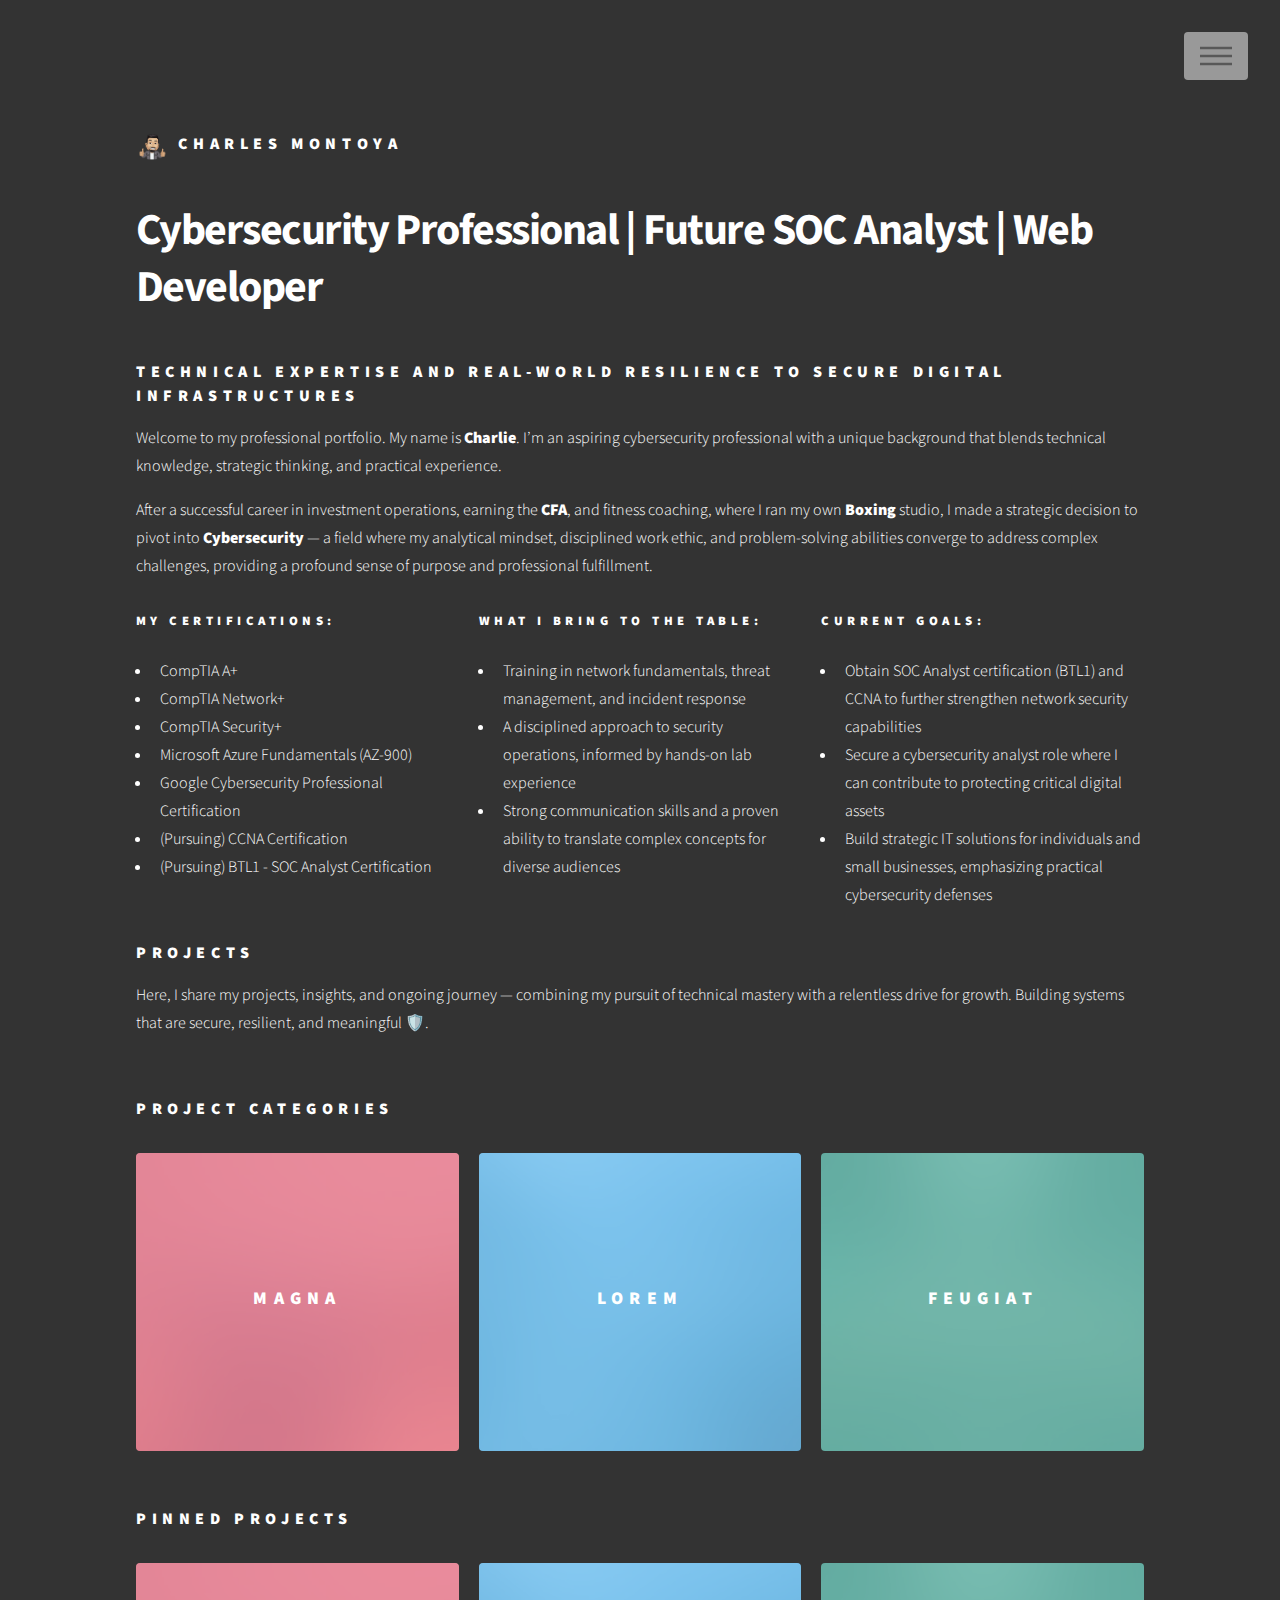
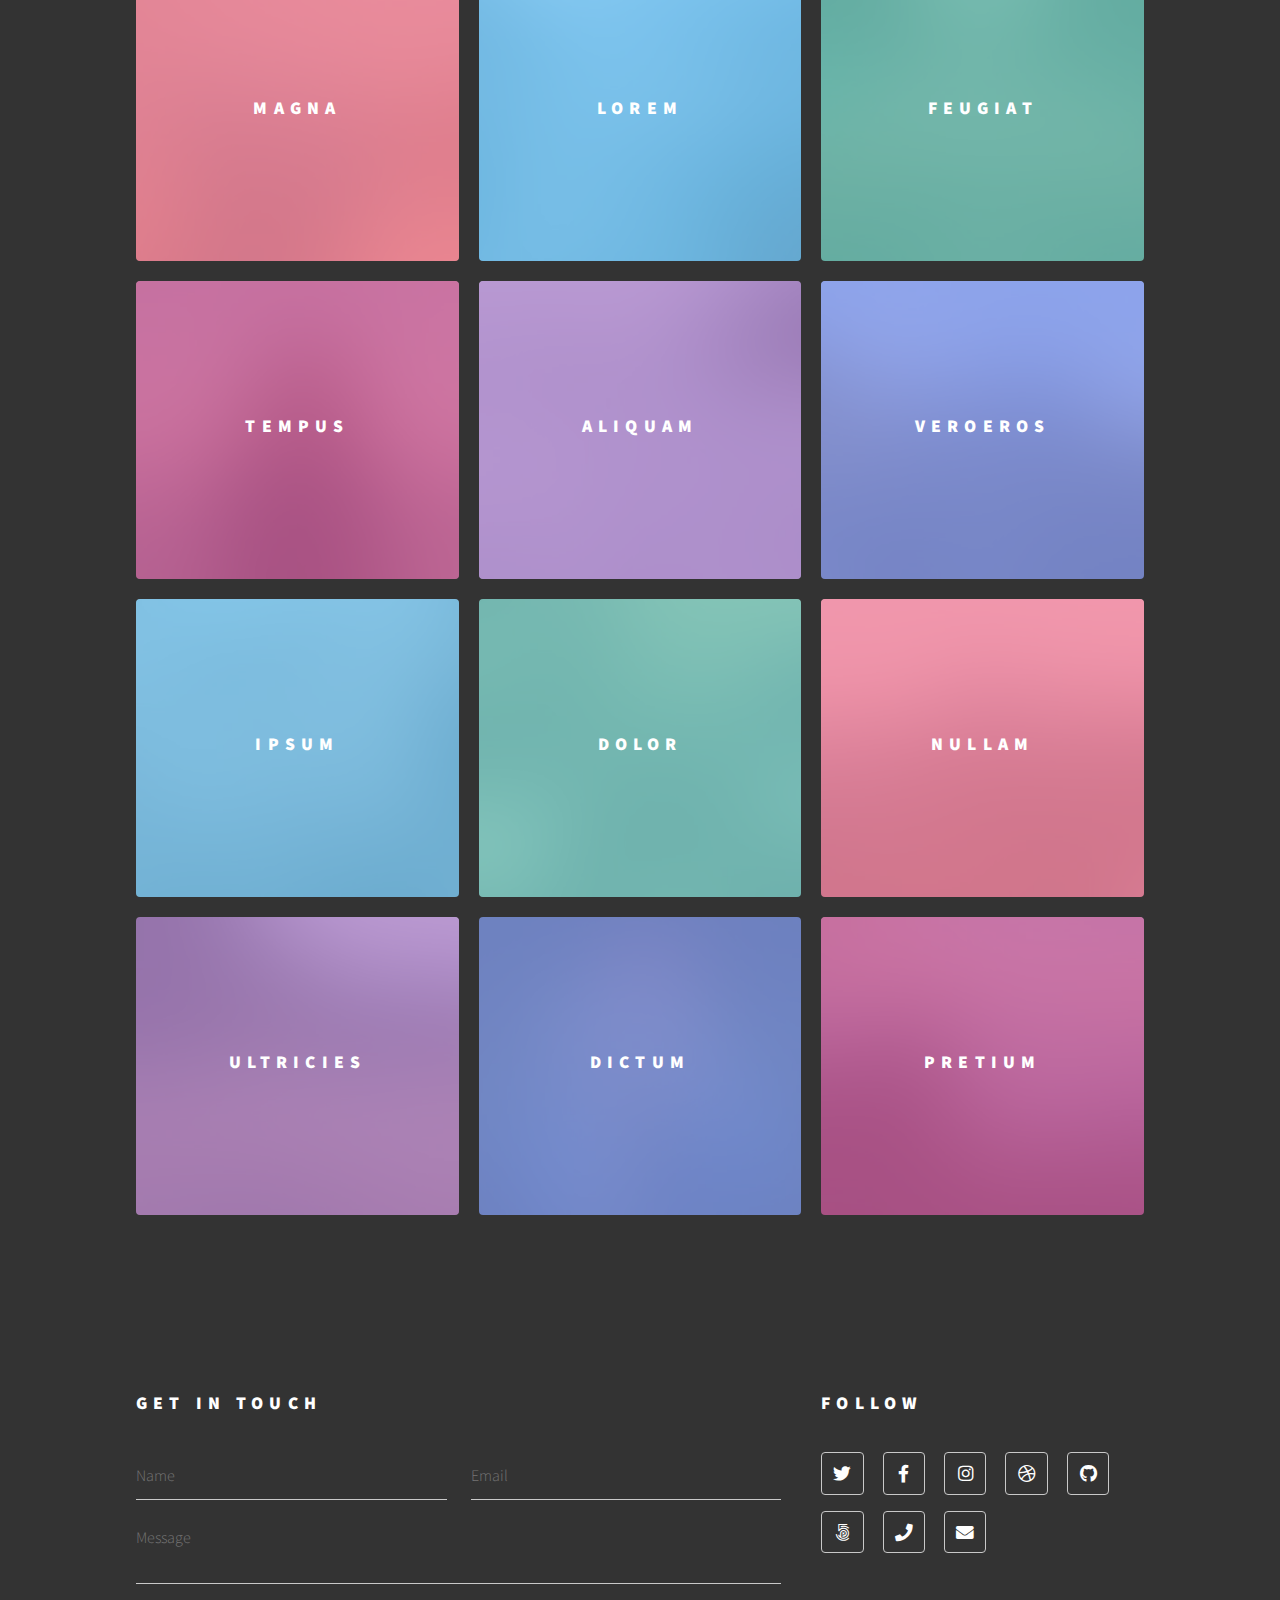
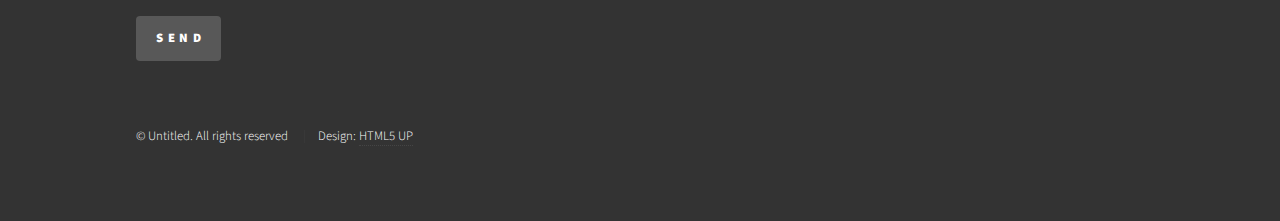
==== commit c2594b06: "Edited verbiage for better context and flow" ====
--- a/index.html
+++ b/index.html
@@ -65,11 +65,16 @@
               Welcome to my professional portfolio. My name is
               <strong>Charlie</strong>. I’m an aspiring cybersecurity
               professional with a unique background that blends technical
-              knowledge, strategic thinking, and practical experience. After a
-              successful career in leadership and coaching, I made a strategic
-              decision to pivot into cybersecurity—a field where my analytical
-              mindset, disciplined work ethic, and problem-solving abilities
-              create real value.
+              knowledge, strategic thinking, and practical experience.
+            </p>
+            <p>
+              After a successful career in investment operations, earning the
+              <strong>CFA</strong>, and fitness coaching, where I ran my own
+              <strong>Boxing</strong> studio, I made a strategic decision to
+              pivot into <strong>Cybersecurity</strong> — a field where my
+              analytical mindset, disciplined work ethic, and problem-solving
+              abilities converge to address complex challenges, providing a
+              profound sense of purpose and professional fulfillment.
             </p>
             <section class="tiles">
               <article>
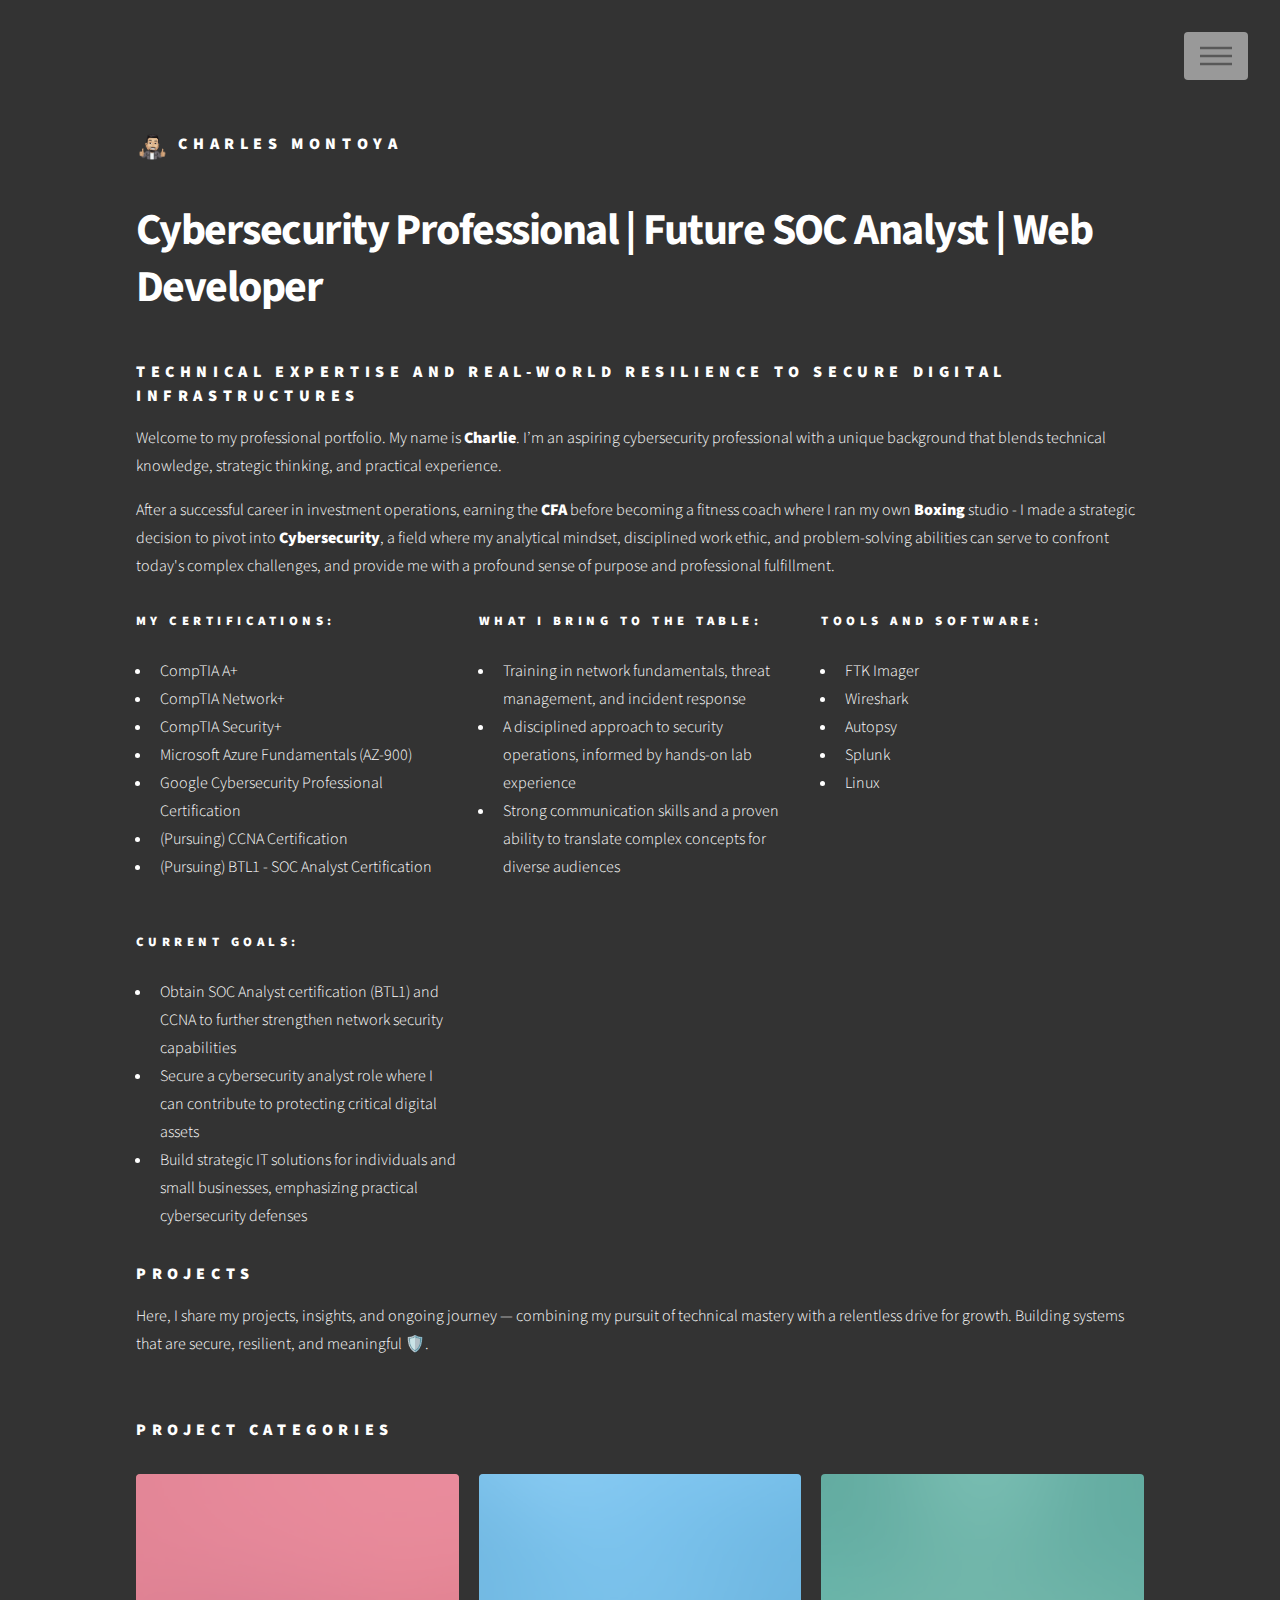
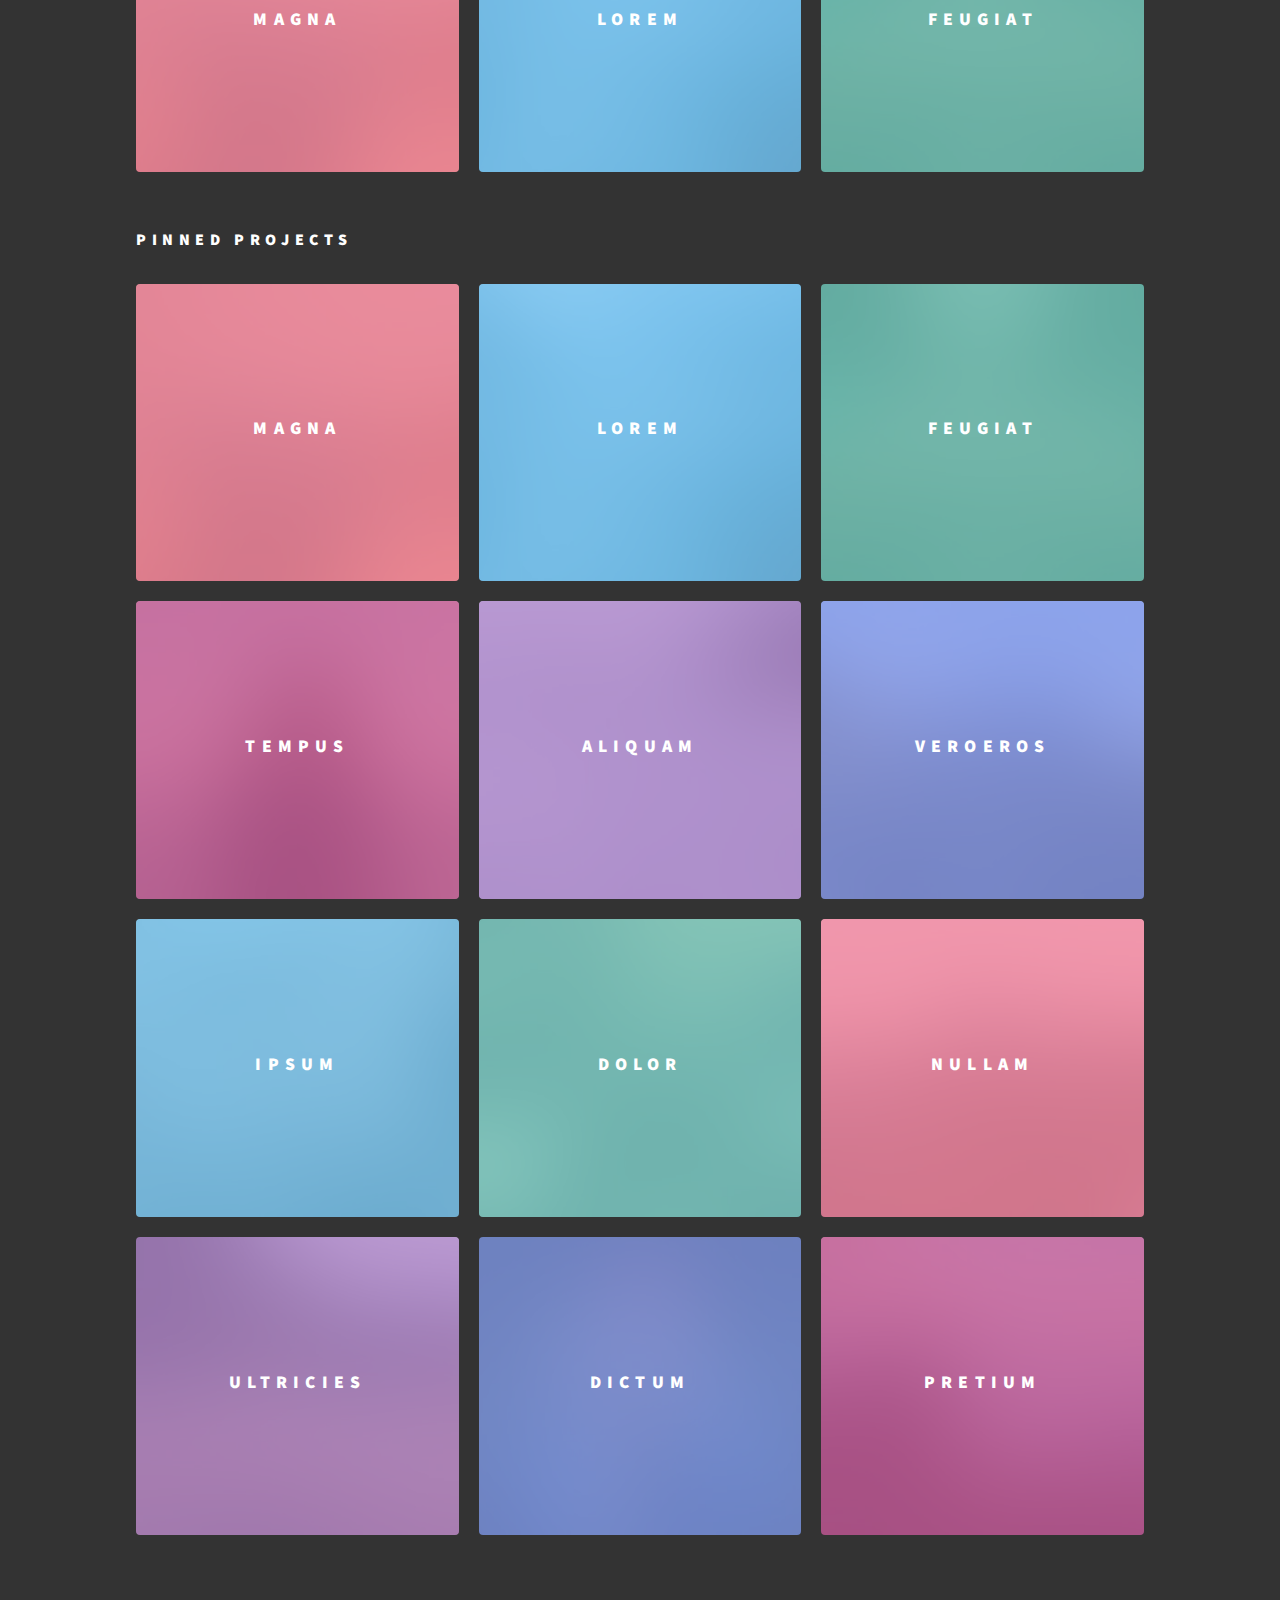
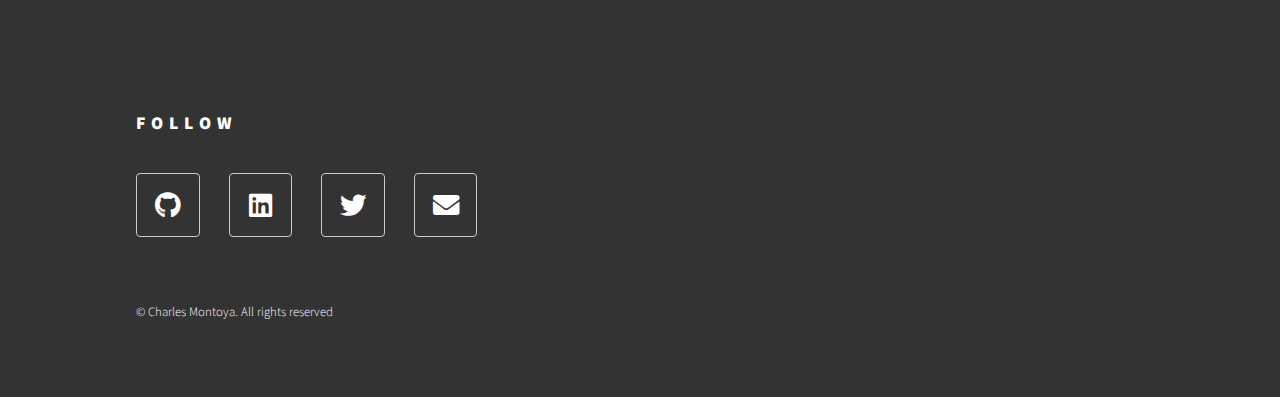
==== commit 91568e8b: "edited verbiage and added tools and software section" ====
--- a/index.html
+++ b/index.html
@@ -1,9 +1,5 @@
 <!DOCTYPE html>
-<!--
-	Phantom by HTML5 UP
-	html5up.net | @ajlkn
-	Free for personal and commercial use under the CCA 3.0 license (html5up.net/license)
--->
+
 <html>
   <head>
     <title>Home | Charles Montoya</title>
@@ -46,6 +42,8 @@
         <ul>
           <li><a href="index.html">Home</a></li>
           <li><a href="about.html">About</a></li>
+          <li><a href="index.html#projects">Projects</a></li>
+
           <!-- <li><a href="elements.html">Elements</a></li> -->
         </ul>
       </nav>
@@ -69,12 +67,13 @@
             </p>
             <p>
               After a successful career in investment operations, earning the
-              <strong>CFA</strong>, and fitness coaching, where I ran my own
-              <strong>Boxing</strong> studio, I made a strategic decision to
-              pivot into <strong>Cybersecurity</strong> — a field where my
-              analytical mindset, disciplined work ethic, and problem-solving
-              abilities converge to address complex challenges, providing a
-              profound sense of purpose and professional fulfillment.
+              <strong>CFA</strong> before becoming a fitness coach where I ran
+              my own <strong>Boxing</strong> studio - I made a strategic
+              decision to pivot into <strong>Cybersecurity</strong>, a field
+              where my analytical mindset, disciplined work ethic, and
+              problem-solving abilities can serve to confront today's complex
+              challenges, and provide me with a profound sense of purpose and
+              professional fulfillment.
             </p>
             <section class="tiles">
               <article>
@@ -108,6 +107,17 @@
                 </ul>
               </article>
               <article>
+                <h4>Tools and Software:</h4>
+                <ul>
+                  <li>FTK Imager</li>
+
+                  <li>Wireshark</li>
+                  <li>Autopsy</li>
+                  <li>Splunk</li>
+                  <li>Linux</li>
+                </ul>
+              </article>
+              <article>
                 <h4>Current Goals:</h4>
                 <ul>
                   <li>
@@ -138,7 +148,7 @@
           </header>
           <!-- Project Categories -->
           <br />
-          <h3>Project Categories</h3>
+          <h3 id="projects">Project Categories</h3>
           <section class="tiles">
             <article class="style1">
               <span class="image">
@@ -361,9 +371,10 @@
       </div>
 
       <!-- Footer -->
+      <!-- Footer -->
       <footer id="footer">
         <div class="inner">
-          <section>
+          <!-- <section>
             <h2>Get in touch</h2>
             <form method="post" action="#">
               <div class="fields">
@@ -390,16 +401,11 @@
                 <li><input type="submit" value="Send" class="primary" /></li>
               </ul>
             </form>
-          </section>
+          </section> -->
           <section>
             <h2>Follow</h2>
             <ul class="icons">
-              <li>
-                <a href="#" class="icon brands style2 fa-twitter"
-                  ><span class="label">Twitter</span></a
-                >
-              </li>
-              <li>
+              <!-- <li>
                 <a href="#" class="icon brands style2 fa-facebook-f"
                   ><span class="label">Facebook</span></a
                 >
@@ -413,32 +419,46 @@
                 <a href="#" class="icon brands style2 fa-dribbble"
                   ><span class="label">Dribbble</span></a
                 >
-              </li>
-              <li>
-                <a href="#" class="icon brands style2 fa-github"
+              </li>-->
+              <li>
+                <a
+                  href="https://github.com/cleph01"
+                  class="icon brands style2 fa-github"
                   ><span class="label">GitHub</span></a
                 >
               </li>
               <li>
-                <a href="#" class="icon brands style2 fa-500px"
-                  ><span class="label">500px</span></a
-                >
-              </li>
-              <li>
+                <a
+                  href="https://www.linkedin.com/in/charlesmontoya/"
+                  target="_blank"
+                  class="icon brands style2 fa-linkedin"
+                  ><span class="label">LinkedIn</span></a
+                >
+              </li>
+              <li>
+                <a
+                  href="https://x.com/_CharlesMontoya"
+                  target="_blank"
+                  class="icon brands style2 fa-twitter"
+                  ><span class="label">Twitter</span></a
+                >
+              </li>
+              <!-- <li>
                 <a href="#" class="icon solid style2 fa-phone"
                   ><span class="label">Phone</span></a
                 >
-              </li>
-              <li>
-                <a href="#" class="icon solid style2 fa-envelope"
+              </li> -->
+              <li>
+                <a
+                  href="mailto:charles.j.montoya@gmail.com"
+                  class="icon solid style2 fa-envelope"
                   ><span class="label">Email</span></a
                 >
               </li>
             </ul>
           </section>
           <ul class="copyright">
-            <li>&copy; Untitled. All rights reserved</li>
-            <li>Design: <a href="http://html5up.net">HTML5 UP</a></li>
+            <li>&copy; Charles Montoya. All rights reserved</li>
           </ul>
         </div>
       </footer>
--- a/assets/css/main.css
+++ b/assets/css/main.css
@@ -3407,3 +3407,67 @@
     padding: 0 1.25em;
   }
 }
+
+/* About Certs */
+
+/* Container for the grid */
+.certs-container {
+  display: flex;
+  flex-wrap: wrap; /* Ensure items wrap to the next line */
+  justify-content: center; /* Center the badges */
+  margin-bottom: 40px;
+}
+
+/* Wrapper for each badge */
+.certs-wrapper {
+  display: flex;
+  justify-content: center;
+  align-items: center;
+  margin: 10px;
+  flex-grow: 1;
+  flex-basis: 150px; /* Minimum width of each badge */
+  max-width: 200px; /* Limit the size to avoid too large items */
+  padding: 15px;
+  border: 1px solid #fff;
+  border-radius: 25px;
+  box-shadow: 0 4px 6px rgba(0, 0, 0, 0.1);
+  text-align: center;
+  transition: all 0.3s ease;
+}
+
+/* Styling for each badge content */
+.cert-content {
+  font-size: 1rem;
+  font-weight: bold;
+  display: flex;
+  justify-content: center;
+  align-items: center;
+  text-align: center;
+  padding: 5px;
+}
+
+/* Icon styles */
+.icon {
+  font-size: 1.5rem;
+  margin-right: 10px; /* Space between icon and text */
+}
+
+/* Hover effect to make badges interactive */
+.certs-wrapper:hover {
+  box-shadow: 0 8px 12px rgba(255, 255, 255, 0.15);
+}
+
+/* Medium screen (tablet) styles */
+@media (max-width: 768px) {
+  .certs-wrapper {
+    flex-basis: 45%; /* Allow 2 items per row */
+  }
+}
+
+/* Small screen (mobile) styles */
+@media (max-width: 480px) {
+  .certs-wrapper {
+    flex: 1 1 100%; /* Make each badge take full width */
+    max-width: 100%; /* Need to cancel max-width constraint */
+  }
+}
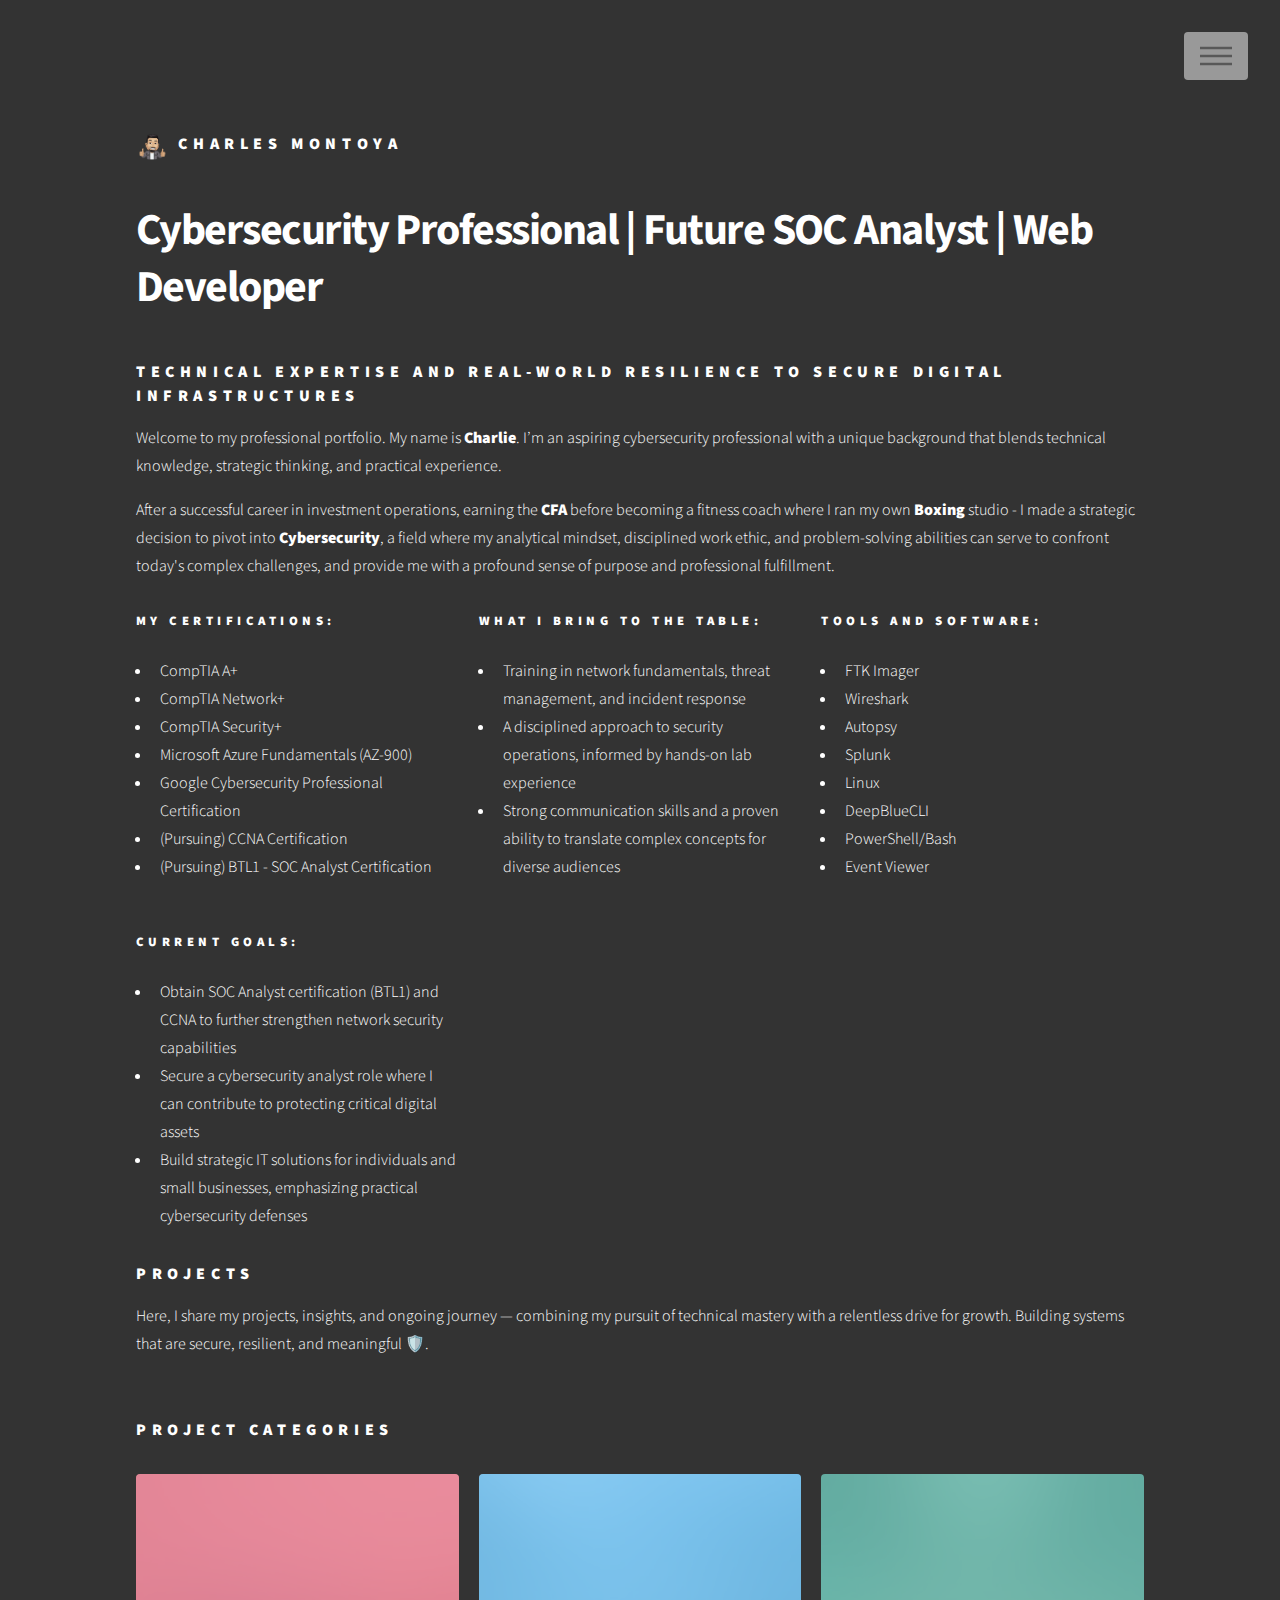
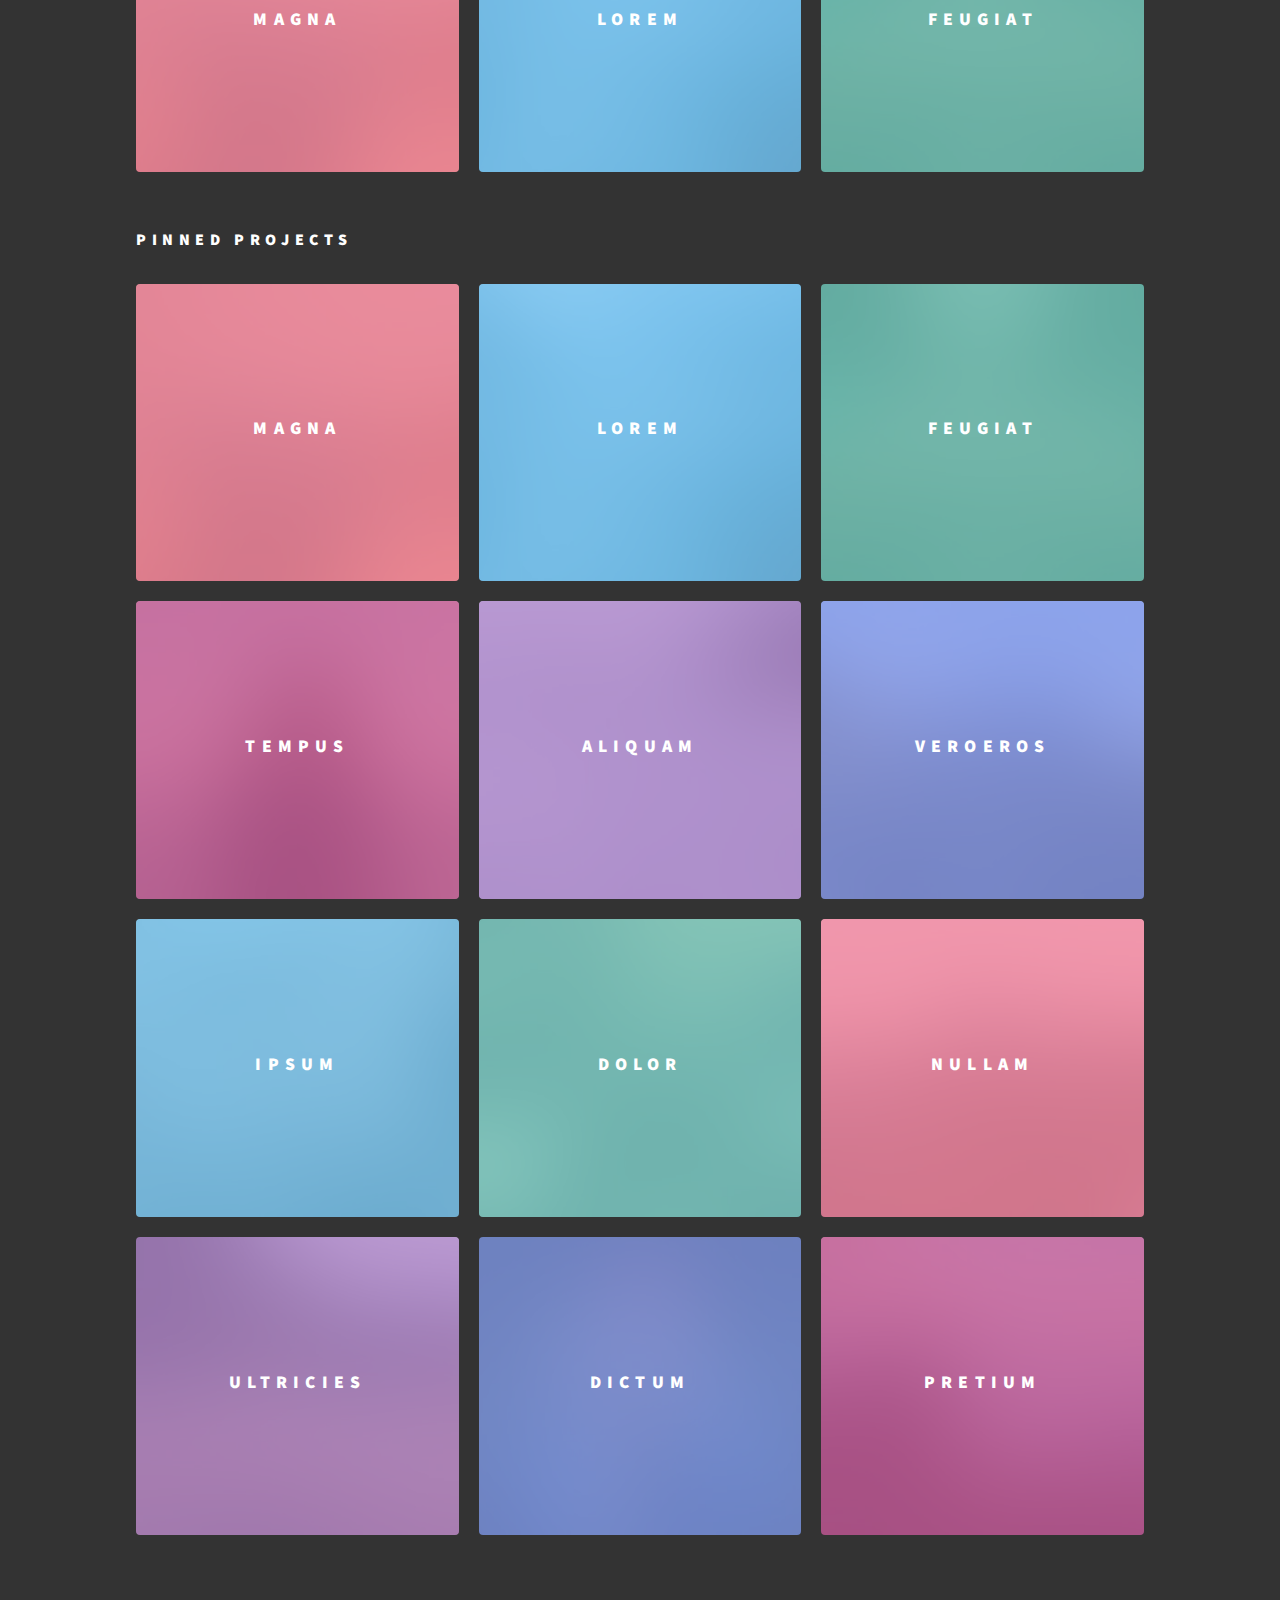
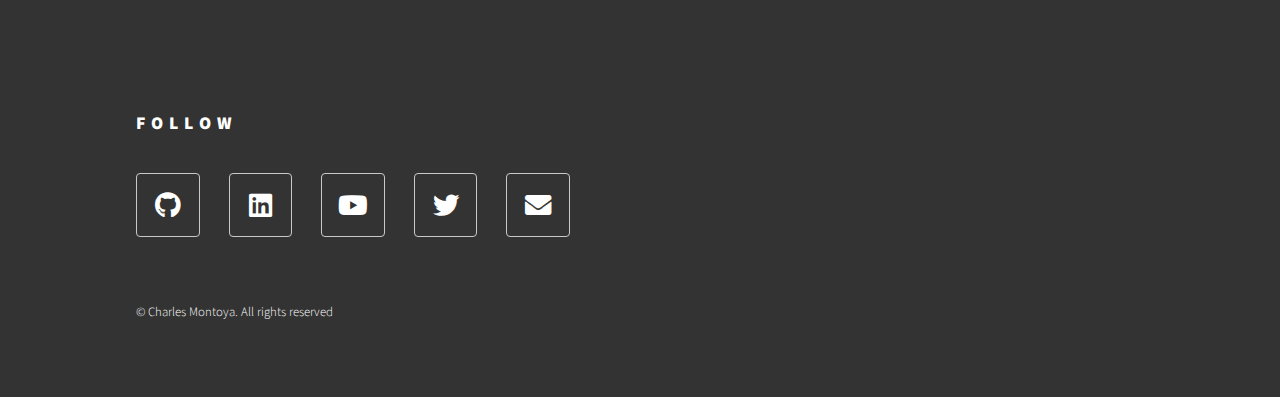
==== commit c5e4b034: "Added YouTube Social Icon" ====
--- a/index.html
+++ b/index.html
@@ -4,6 +4,13 @@
   <head>
     <title>Home | Charles Montoya</title>
     <link rel="icon" type="image/x-icon" href="images/favicon.ico" />
+    <meta property="og:title" content="Charles Montoya" />
+    <meta
+      property="og:description"
+      content="A brief description of your page"
+    />
+
+    <meta property="og:image" content="url/to/preview/image" />
     <meta charset="utf-8" />
     <meta
       name="viewport"
@@ -115,6 +122,9 @@
                   <li>Autopsy</li>
                   <li>Splunk</li>
                   <li>Linux</li>
+                  <li>DeepBlueCLI</li>
+                  <li>PowerShell/Bash</li>
+                  <li>Event Viewer</li>
                 </ul>
               </article>
               <article>
@@ -420,6 +430,7 @@
                   ><span class="label">Dribbble</span></a
                 >
               </li>-->
+
               <li>
                 <a
                   href="https://github.com/cleph01"
@@ -433,6 +444,13 @@
                   target="_blank"
                   class="icon brands style2 fa-linkedin"
                   ><span class="label">LinkedIn</span></a
+                >
+              </li>
+              <li>
+                <a
+                  href="https://www.youtube.com/@TheRenaissanceTechnologist"
+                  class="icon brands style2 fa-youtube"
+                  ><span class="label">YouTube</span></a
                 >
               </li>
               <li>
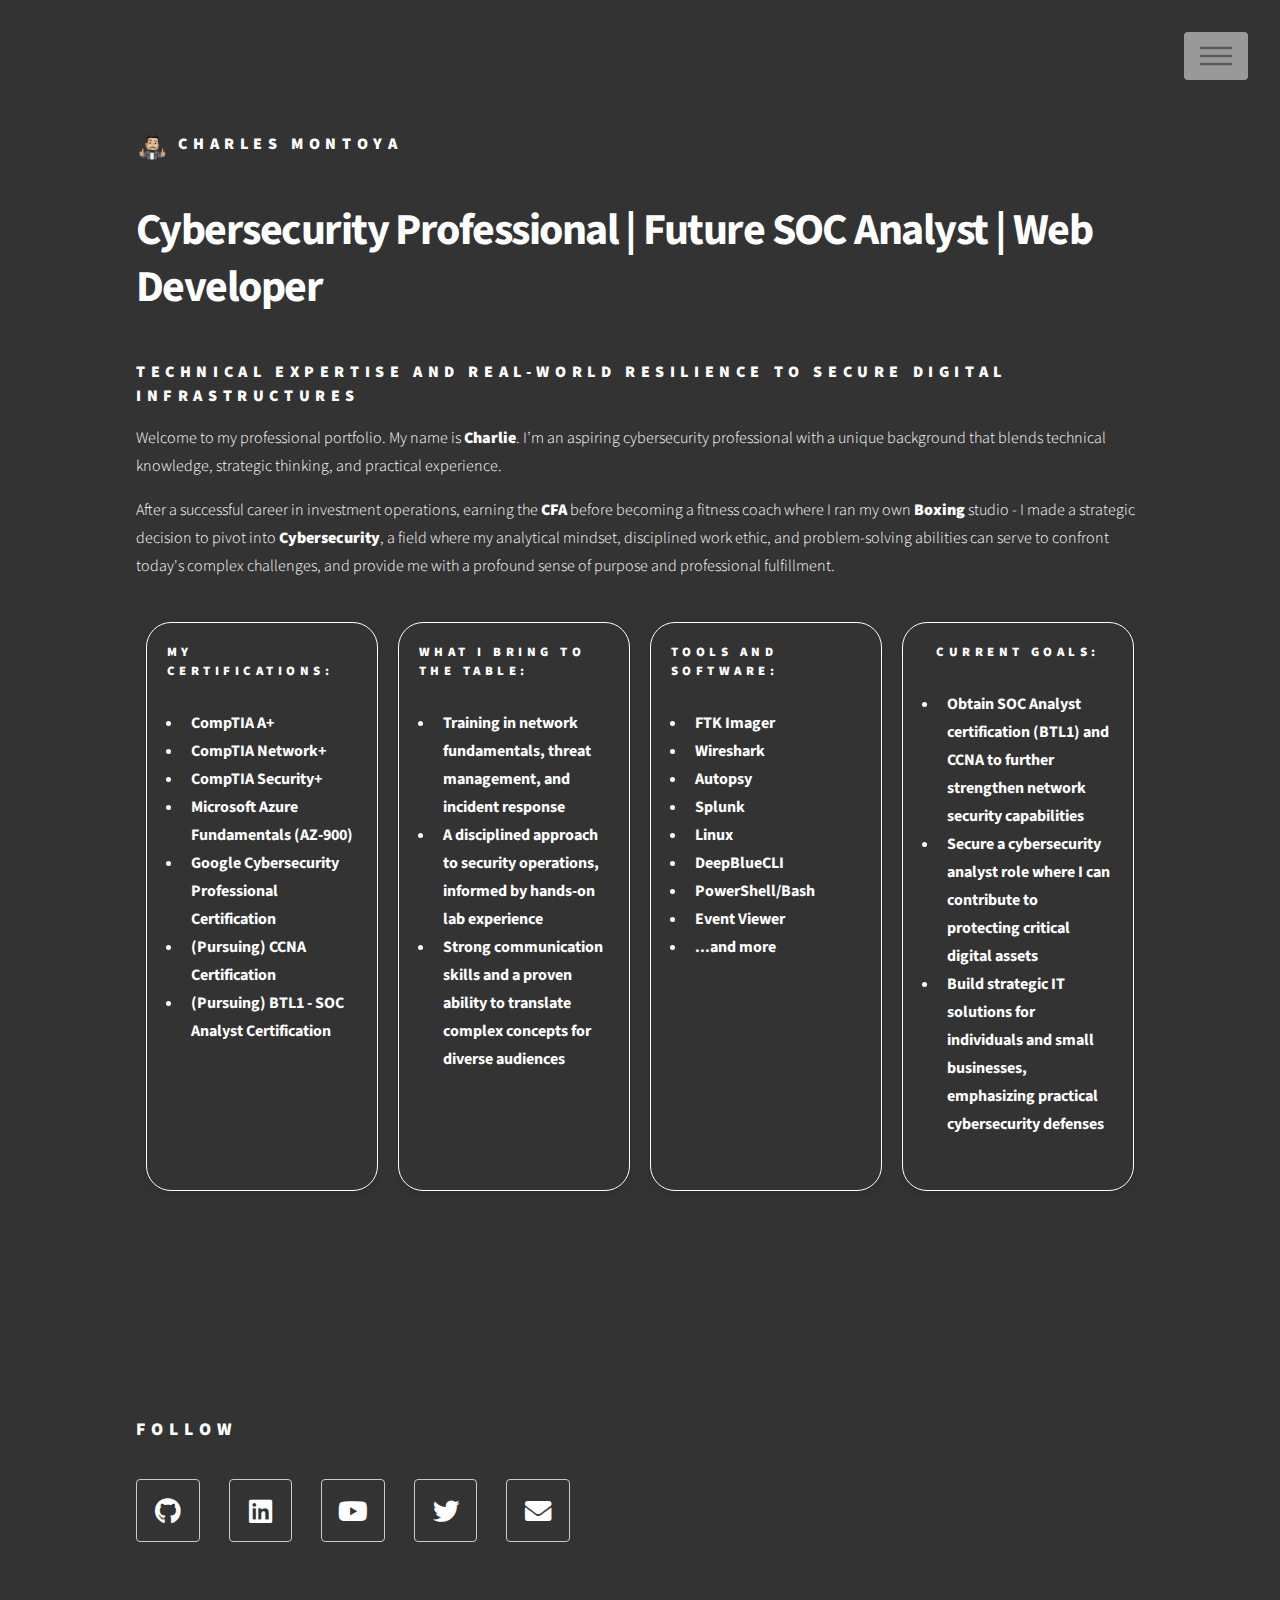
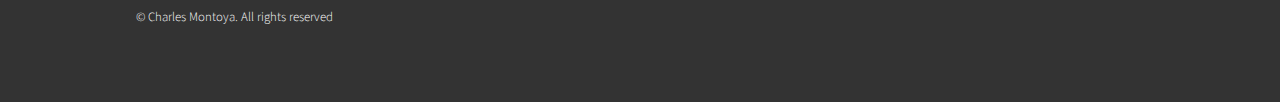
==== commit b64b61f7: "Added badges to home page and edited css file to match" ====
--- a/index.html
+++ b/index.html
@@ -7,10 +7,10 @@
     <meta property="og:title" content="Charles Montoya" />
     <meta
       property="og:description"
-      content="A brief description of your page"
+      content="Cybersecurity, technology, and personal development: a journey of mastery, reinvention, and digital defense. Follow my transition from finance and boxing to cybersecurity and defensive security."
     />
 
-    <meta property="og:image" content="url/to/preview/image" />
+    <meta property="og:image" content="images/avatar-thumbs-up.png" />
     <meta charset="utf-8" />
     <meta
       name="viewport"
@@ -49,7 +49,7 @@
         <ul>
           <li><a href="index.html">Home</a></li>
           <li><a href="about.html">About</a></li>
-          <li><a href="index.html#projects">Projects</a></li>
+          <!-- <li><a href="index.html#projects">Projects</a></li> -->
 
           <!-- <li><a href="elements.html">Elements</a></li> -->
         </ul>
@@ -82,70 +82,94 @@
               challenges, and provide me with a profound sense of purpose and
               professional fulfillment.
             </p>
-            <section class="tiles">
-              <article>
-                <h4>My Certifications:</h4>
-                <ul>
-                  <li>CompTIA A+</li>
-                  <li>CompTIA Network+</li>
-                  <li>CompTIA Security+</li>
-                  <li>Microsoft Azure Fundamentals (AZ-900)</li>
-                  <li>Google Cybersecurity Professional Certification</li>
-                  <li>(Pursuing) CCNA Certification</li>
-                  <li>(Pursuing) BTL1 - SOC Analyst Certification</li>
-                </ul>
+            <section class="certs-container">
+              <article class="home-certs-wrapper">
+                <div class="home-cert-content">
+                  <h4 style="margin: auto">My Certifications:</h4>
+                  <br />
+                  <ul>
+                    <li>CompTIA A+</li>
+                    <li>CompTIA Network+</li>
+                    <li>CompTIA Security+</li>
+                    <li>Microsoft Azure Fundamentals (AZ-900)</li>
+                    <li>Google Cybersecurity Professional Certification</li>
+                    <li>(Pursuing) CCNA Certification</li>
+                    <li>(Pursuing) BTL1 - SOC Analyst Certification</li>
+                  </ul>
+                </div>
               </article>
-              <article>
-                <h4>What I Bring to the Table:</h4>
-                <ul>
-                  <li>
-                    Training in network fundamentals, threat management, and
-                    incident response
-                  </li>
-
-                  <li>
-                    A disciplined approach to security operations, informed by
-                    hands-on lab experience
-                  </li>
-                  <li>
-                    Strong communication skills and a proven ability to
-                    translate complex concepts for diverse audiences
-                  </li>
-                </ul>
+              <article class="home-certs-wrapper">
+                <div class="home-cert-content">
+                  <h4 style="margin: auto">What I Bring to the Table:</h4>
+                  <br />
+                  <ul>
+                    <li>
+                      Training in network fundamentals, threat management, and
+                      incident response
+                    </li>
+
+                    <li>
+                      A disciplined approach to security operations, informed by
+                      hands-on lab experience
+                    </li>
+                    <li>
+                      Strong communication skills and a proven ability to
+                      translate complex concepts for diverse audiences
+                    </li>
+                  </ul>
+                </div>
               </article>
-              <article>
-                <h4>Tools and Software:</h4>
-                <ul>
-                  <li>FTK Imager</li>
-
-                  <li>Wireshark</li>
-                  <li>Autopsy</li>
-                  <li>Splunk</li>
-                  <li>Linux</li>
-                  <li>DeepBlueCLI</li>
-                  <li>PowerShell/Bash</li>
-                  <li>Event Viewer</li>
-                </ul>
+              <article class="home-certs-wrapper">
+                <div
+                  class="home-cert-content"
+                  style="
+                    flex-direction: column;
+                    text-align: left;
+                    width: 100%;
+                    align-items: flex-start;
+                  "
+                >
+                  <h4 style="margin: auto">Tools and Software:</h4>
+                  <br />
+                  <ul>
+                    <li>FTK Imager</li>
+
+                    <li>Wireshark</li>
+                    <li>Autopsy</li>
+                    <li>Splunk</li>
+                    <li>Linux</li>
+                    <li>DeepBlueCLI</li>
+                    <li>PowerShell/Bash</li>
+                    <li>Event Viewer</li>
+                    <li>...and more</li>
+                  </ul>
+                </div>
               </article>
-              <article>
-                <h4>Current Goals:</h4>
-                <ul>
-                  <li>
-                    Obtain SOC Analyst certification (BTL1) and CCNA to further
-                    strengthen network security capabilities
-                  </li>
-                  <li>
-                    Secure a cybersecurity analyst role where I can contribute
-                    to protecting critical digital assets
-                  </li>
-                  <li>
-                    Build strategic IT solutions for individuals and small
-                    businesses, emphasizing practical cybersecurity defenses
-                  </li>
-                </ul>
+              <article class="home-certs-wrapper">
+                <div
+                  class="home-cert-content"
+                  style="flex-direction: column; text-align: left"
+                >
+                  <h4 style="margin: auto">Current Goals:</h4>
+                  <br />
+                  <ul>
+                    <li>
+                      Obtain SOC Analyst certification (BTL1) and CCNA to
+                      further strengthen network security capabilities
+                    </li>
+                    <li>
+                      Secure a cybersecurity analyst role where I can contribute
+                      to protecting critical digital assets
+                    </li>
+                    <li>
+                      Build strategic IT solutions for individuals and small
+                      businesses, emphasizing practical cybersecurity defenses
+                    </li>
+                  </ul>
+                </div>
               </article>
             </section>
-            <div class="inner">
+            <!-- <div class="inner">
               <h3>Projects</h3>
 
               <p>
@@ -154,10 +178,10 @@
                 drive for growth. Building systems that are secure, resilient,
                 and meaningful 🛡️.
               </p>
-            </div>
+            </div> -->
           </header>
           <!-- Project Categories -->
-          <br />
+          <!-- <br />
           <h3 id="projects">Project Categories</h3>
           <section class="tiles">
             <article class="style1">
@@ -203,8 +227,10 @@
               </a>
             </article>
           </section>
+        -->
 
           <!-- Pinned Projects -->
+          <!--
           <br /><br />
           <h3>Pinned Projects</h3>
           <section class="tiles">
@@ -377,6 +403,7 @@
               </a>
             </article>
           </section>
+          -->
         </div>
       </div>
 
--- a/assets/css/main.css
+++ b/assets/css/main.css
@@ -3454,7 +3454,7 @@
 
 /* Hover effect to make badges interactive */
 .certs-wrapper:hover {
-  box-shadow: 0 8px 12px rgba(255, 255, 255, 0.15);
+  box-shadow: 0 8px 12px rgba(255, 255, 255, 0.5);
 }
 
 /* Medium screen (tablet) styles */
@@ -3471,3 +3471,55 @@
     max-width: 100%; /* Need to cancel max-width constraint */
   }
 }
+
+/* Home Certs */
+
+/* Container for the grid */
+.home-certs-container {
+  display: flex;
+  flex-wrap: wrap; /* Ensure items wrap to the next line */
+  justify-content: center; /* Center the badges */
+  margin-bottom: 40px;
+}
+
+/* Wrapper for each badge */
+.home-certs-wrapper {
+  margin: 10px;
+  flex-grow: 1;
+  flex-basis: 150px; /* Minimum width of each badge */
+  max-width: 300px; /* Limit the size to avoid too large items */
+  padding: 15px;
+  border: 1px solid #fff;
+  border-radius: 25px;
+  box-shadow: 0 4px 6px rgba(0, 0, 0, 0.1);
+  transition: all 0.3s ease;
+}
+
+/* Styling for each badge content */
+.home-cert-content {
+  flex-direction: column;
+  font-size: 1rem;
+  font-weight: bold;
+  display: flex;
+  padding: 5px;
+}
+
+/* Hover effect to make badges interactive */
+.home-certs-wrapper:hover {
+  box-shadow: 0 8px 12px rgba(255, 255, 255, 0.5);
+}
+
+/* Medium screen (tablet) styles */
+@media (max-width: 768px) {
+  .home-certs-wrapper {
+    flex-basis: 45%; /* Allow 2 items per row */
+  }
+}
+
+/* Small screen (mobile) styles */
+@media (max-width: 480px) {
+  .home-certs-wrapper {
+    flex: 1 1 100%; /* Make each badge take full width */
+    max-width: 100%; /* Need to cancel max-width constraint */
+  }
+}
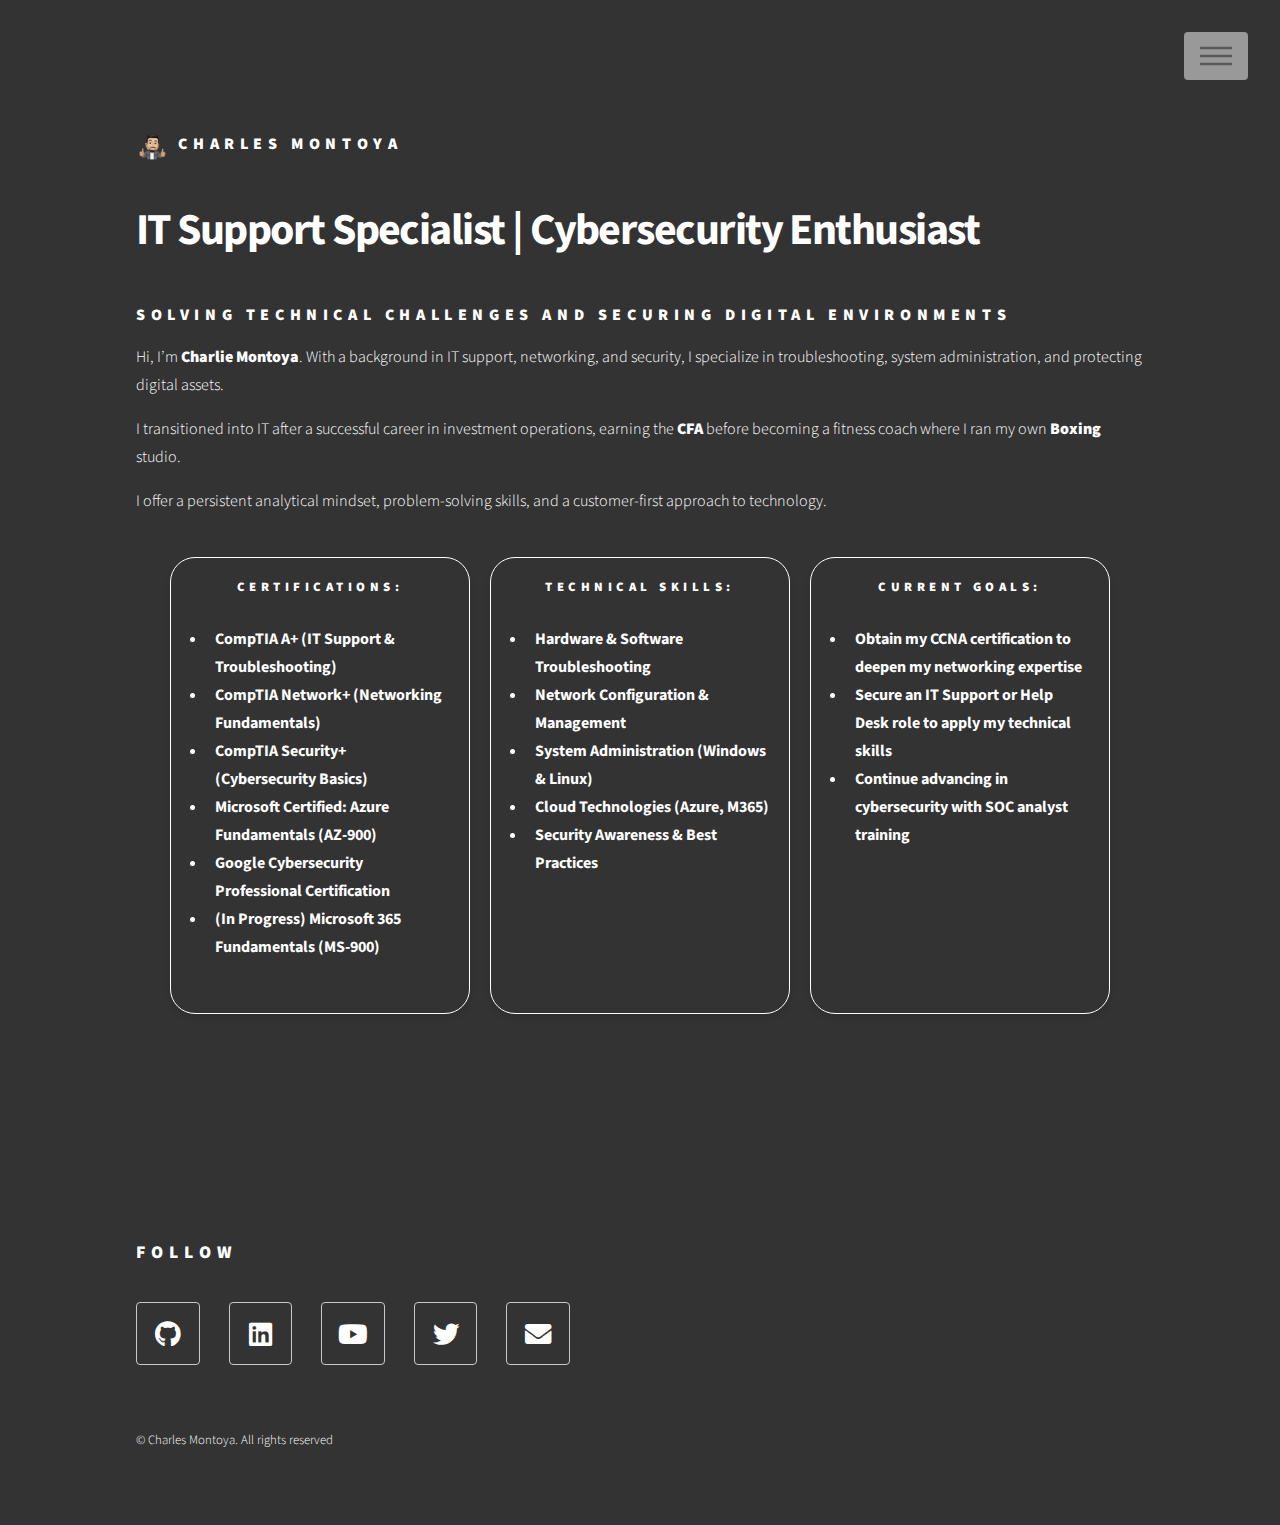
==== commit bceffc4c: "Revised Index and About to focus on IT first" ====
--- a/index.html
+++ b/index.html
@@ -2,6 +2,8 @@
 
 <html>
   <head>
+    <!-- https://zerodevx.github.io/zero-md/ # link to markdown JS script-->
+
     <title>Home | Charles Montoya</title>
     <link rel="icon" type="image/x-icon" href="images/favicon.ico" />
     <meta property="og:title" content="Charles Montoya" />
@@ -59,92 +61,54 @@
       <div id="main">
         <div class="inner">
           <header>
-            <h1>
-              Cybersecurity Professional | Future SOC Analyst | Web Developer
-            </h1>
+            <h1>IT Support Specialist | Cybersecurity Enthusiast</h1>
             <h3>
-              technical expertise and real-world resilience to secure digital
-              infrastructures
+              Solving technical challenges and securing digital environments
             </h3>
             <p>
-              Welcome to my professional portfolio. My name is
-              <strong>Charlie</strong>. I’m an aspiring cybersecurity
-              professional with a unique background that blends technical
-              knowledge, strategic thinking, and practical experience.
+              Hi, I’m <strong>Charlie Montoya</strong>. With a background in IT
+              support, networking, and security, I specialize in
+              troubleshooting, system administration, and protecting digital
+              assets.
             </p>
             <p>
-              After a successful career in investment operations, earning the
-              <strong>CFA</strong> before becoming a fitness coach where I ran
-              my own <strong>Boxing</strong> studio - I made a strategic
-              decision to pivot into <strong>Cybersecurity</strong>, a field
-              where my analytical mindset, disciplined work ethic, and
-              problem-solving abilities can serve to confront today's complex
-              challenges, and provide me with a profound sense of purpose and
-              professional fulfillment.
+              I transitioned into IT after a successful career in investment
+              operations, earning the <strong>CFA</strong> before becoming a
+              fitness coach where I ran my own <strong>Boxing</strong> studio.
+            </p>
+            <p>
+              I offer a persistent analytical mindset, problem-solving skills,
+              and a customer-first approach to technology.
             </p>
             <section class="certs-container">
               <article class="home-certs-wrapper">
                 <div class="home-cert-content">
-                  <h4 style="margin: auto">My Certifications:</h4>
+                  <h4 style="margin: auto">Certifications:</h4>
                   <br />
                   <ul>
-                    <li>CompTIA A+</li>
-                    <li>CompTIA Network+</li>
-                    <li>CompTIA Security+</li>
-                    <li>Microsoft Azure Fundamentals (AZ-900)</li>
+                    <li>CompTIA A+ (IT Support & Troubleshooting)</li>
+                    <li>CompTIA Network+ (Networking Fundamentals)</li>
+                    <li>CompTIA Security+ (Cybersecurity Basics)</li>
+                    <li>Microsoft Certified: Azure Fundamentals (AZ-900)</li>
                     <li>Google Cybersecurity Professional Certification</li>
-                    <li>(Pursuing) CCNA Certification</li>
-                    <li>(Pursuing) BTL1 - SOC Analyst Certification</li>
+                    <li>(In Progress) Microsoft 365 Fundamentals (MS-900)</li>
                   </ul>
                 </div>
               </article>
               <article class="home-certs-wrapper">
                 <div class="home-cert-content">
-                  <h4 style="margin: auto">What I Bring to the Table:</h4>
+                  <h4 style="margin: auto">Technical Skills:</h4>
                   <br />
                   <ul>
-                    <li>
-                      Training in network fundamentals, threat management, and
-                      incident response
-                    </li>
-
-                    <li>
-                      A disciplined approach to security operations, informed by
-                      hands-on lab experience
-                    </li>
-                    <li>
-                      Strong communication skills and a proven ability to
-                      translate complex concepts for diverse audiences
-                    </li>
+                    <li>Hardware & Software Troubleshooting</li>
+                    <li>Network Configuration & Management</li>
+                    <li>System Administration (Windows & Linux)</li>
+                    <li>Cloud Technologies (Azure, M365)</li>
+                    <li>Security Awareness & Best Practices</li>
                   </ul>
                 </div>
               </article>
-              <article class="home-certs-wrapper">
-                <div
-                  class="home-cert-content"
-                  style="
-                    flex-direction: column;
-                    text-align: left;
-                    width: 100%;
-                    align-items: flex-start;
-                  "
-                >
-                  <h4 style="margin: auto">Tools and Software:</h4>
-                  <br />
-                  <ul>
-                    <li>FTK Imager</li>
-
-                    <li>Wireshark</li>
-                    <li>Autopsy</li>
-                    <li>Splunk</li>
-                    <li>Linux</li>
-                    <li>DeepBlueCLI</li>
-                    <li>PowerShell/Bash</li>
-                    <li>Event Viewer</li>
-                    <li>...and more</li>
-                  </ul>
-                </div>
-              </article>
+
               <article class="home-certs-wrapper">
                 <div
                   class="home-cert-content"
@@ -154,16 +118,16 @@
                   <br />
                   <ul>
                     <li>
-                      Obtain SOC Analyst certification (BTL1) and CCNA to
-                      further strengthen network security capabilities
+                      Obtain my CCNA certification to deepen my networking
+                      expertise
                     </li>
                     <li>
-                      Secure a cybersecurity analyst role where I can contribute
-                      to protecting critical digital assets
+                      Secure an IT Support or Help Desk role to apply my
+                      technical skills
                     </li>
                     <li>
-                      Build strategic IT solutions for individuals and small
-                      businesses, emphasizing practical cybersecurity defenses
+                      Continue advancing in cybersecurity with SOC analyst
+                      training
                     </li>
                   </ul>
                 </div>
